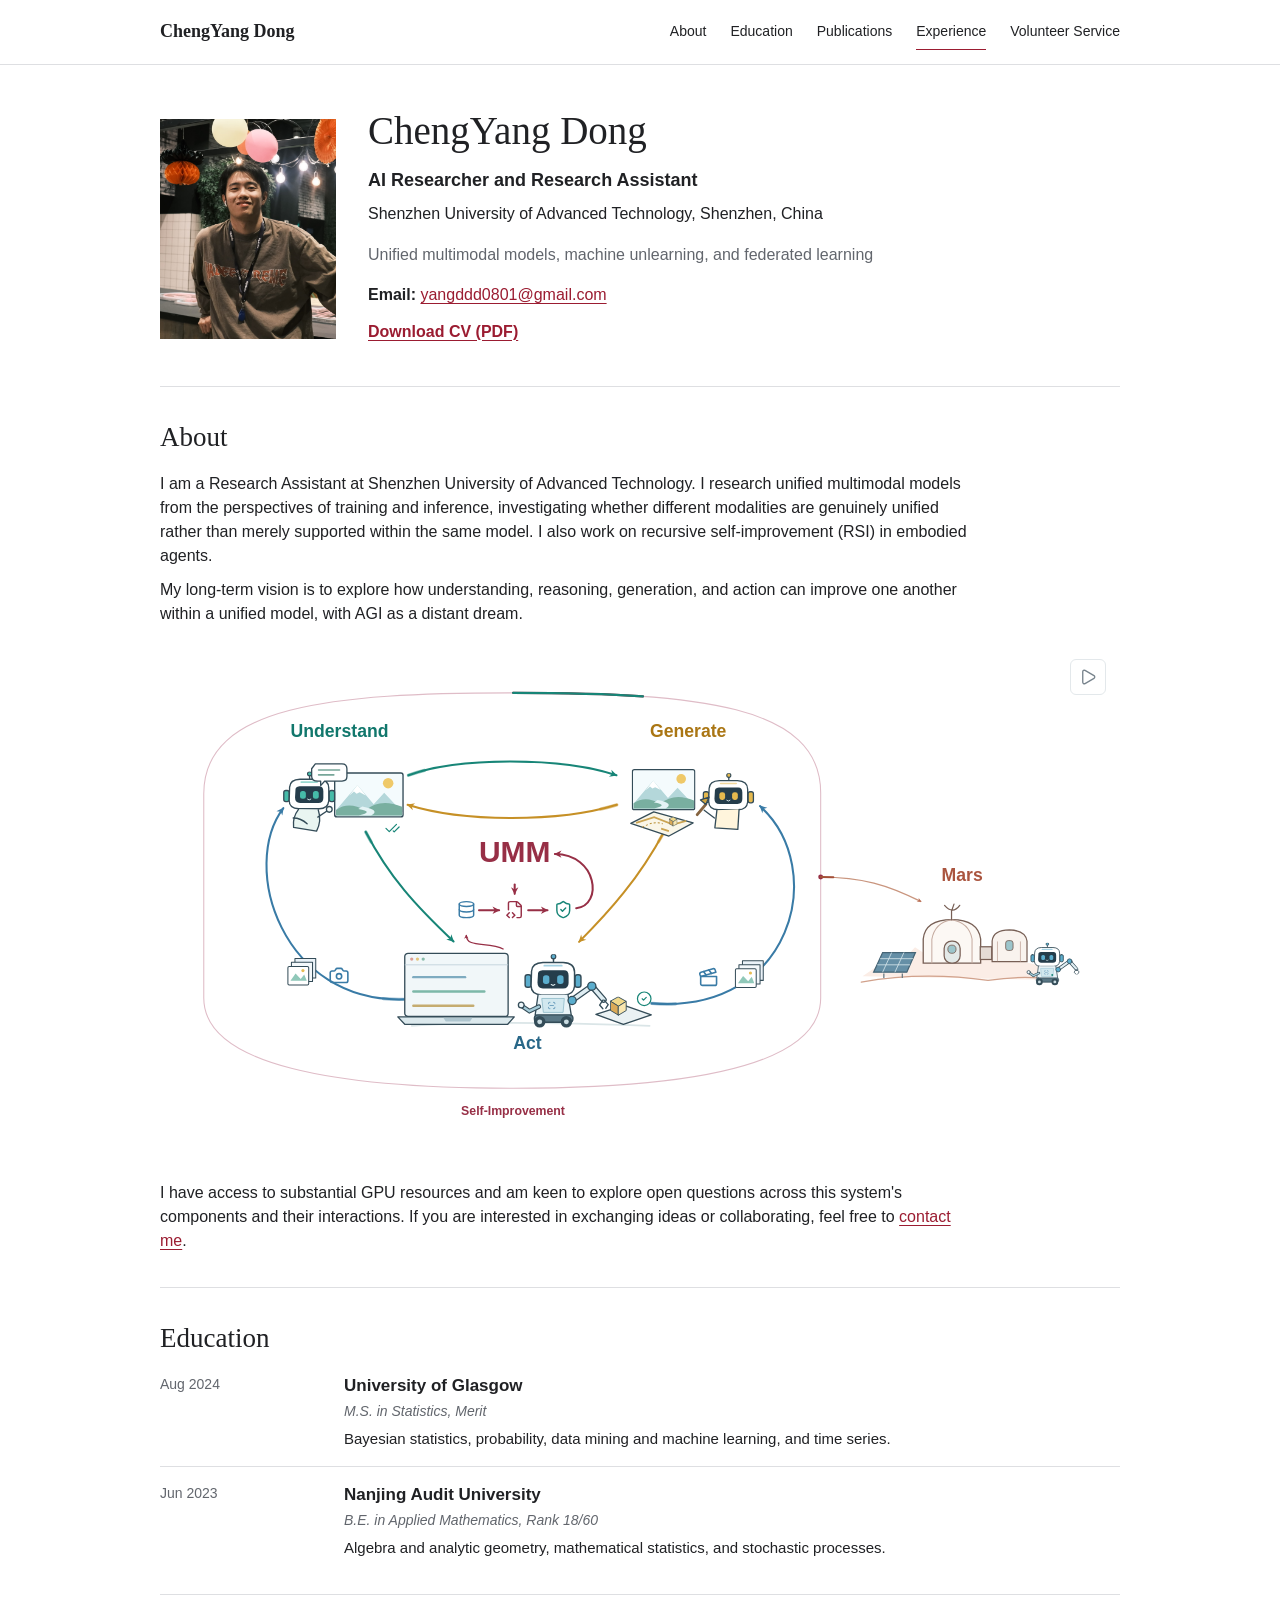
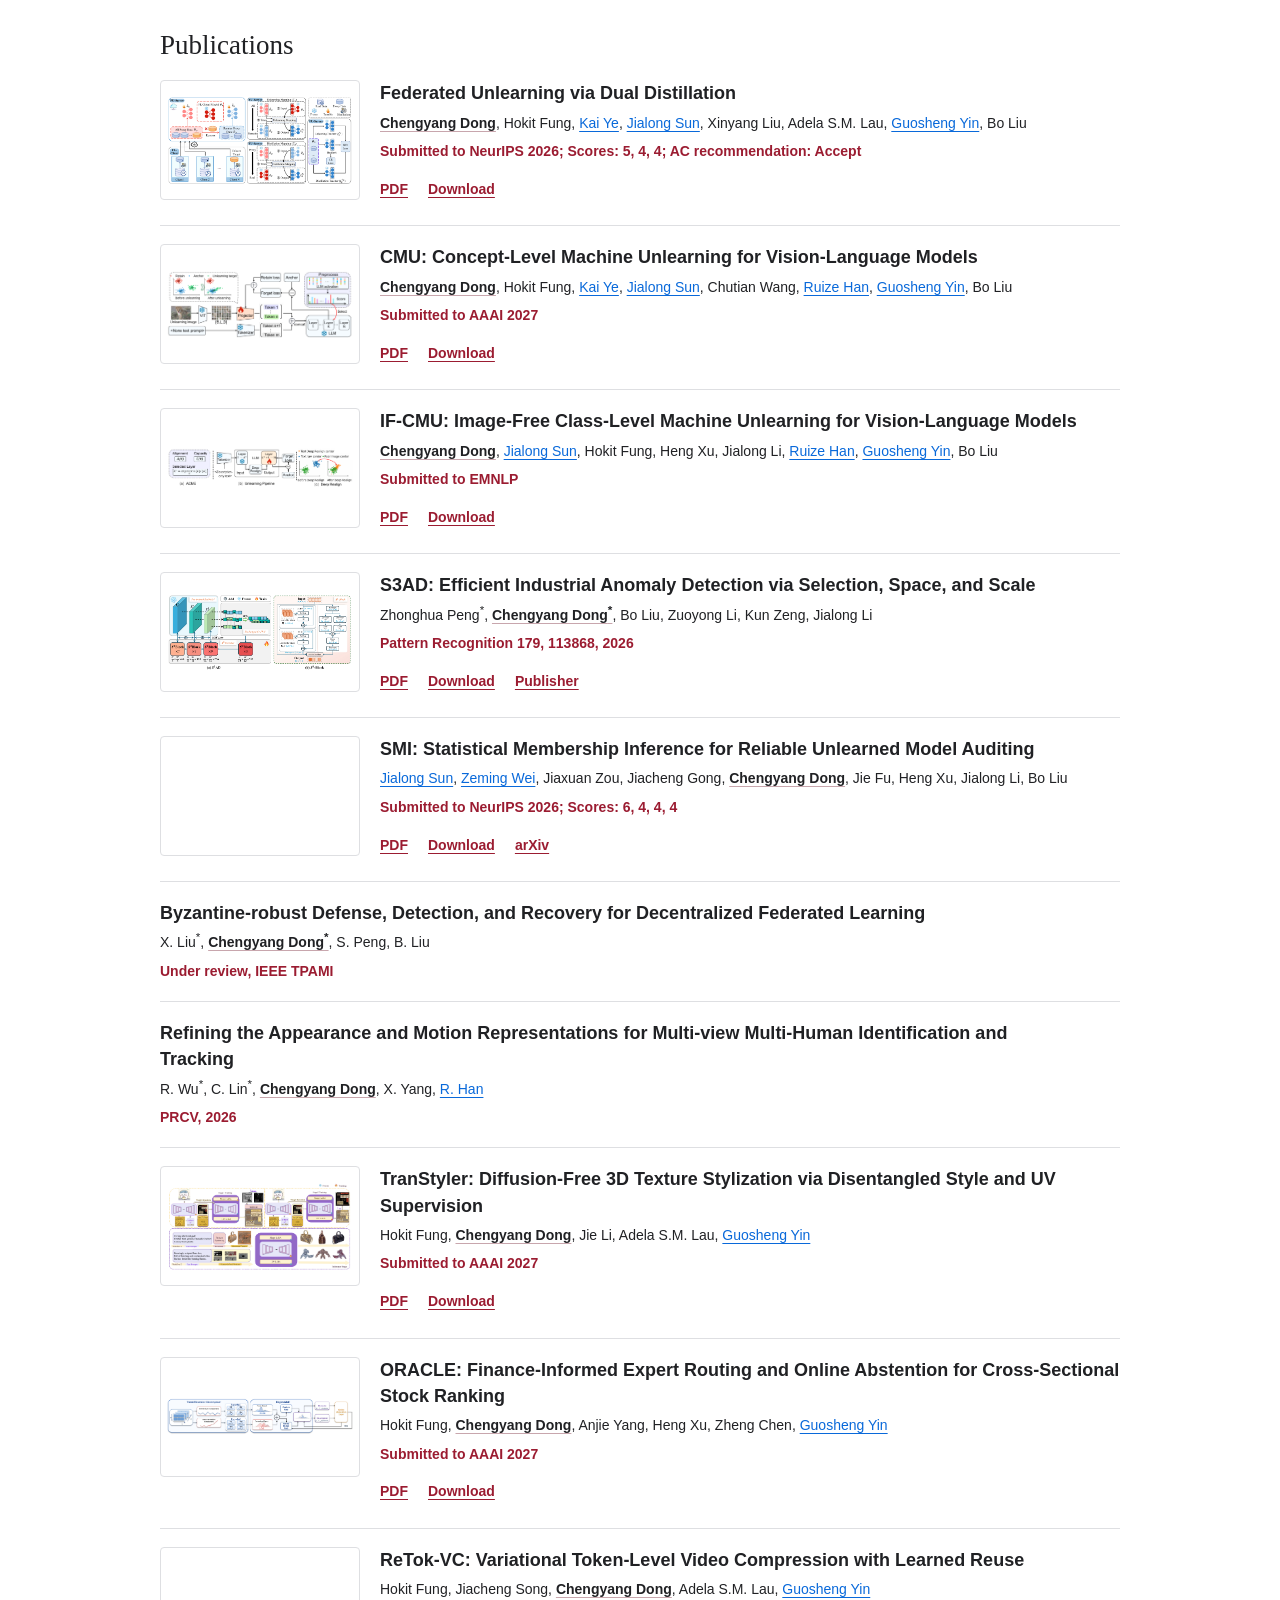
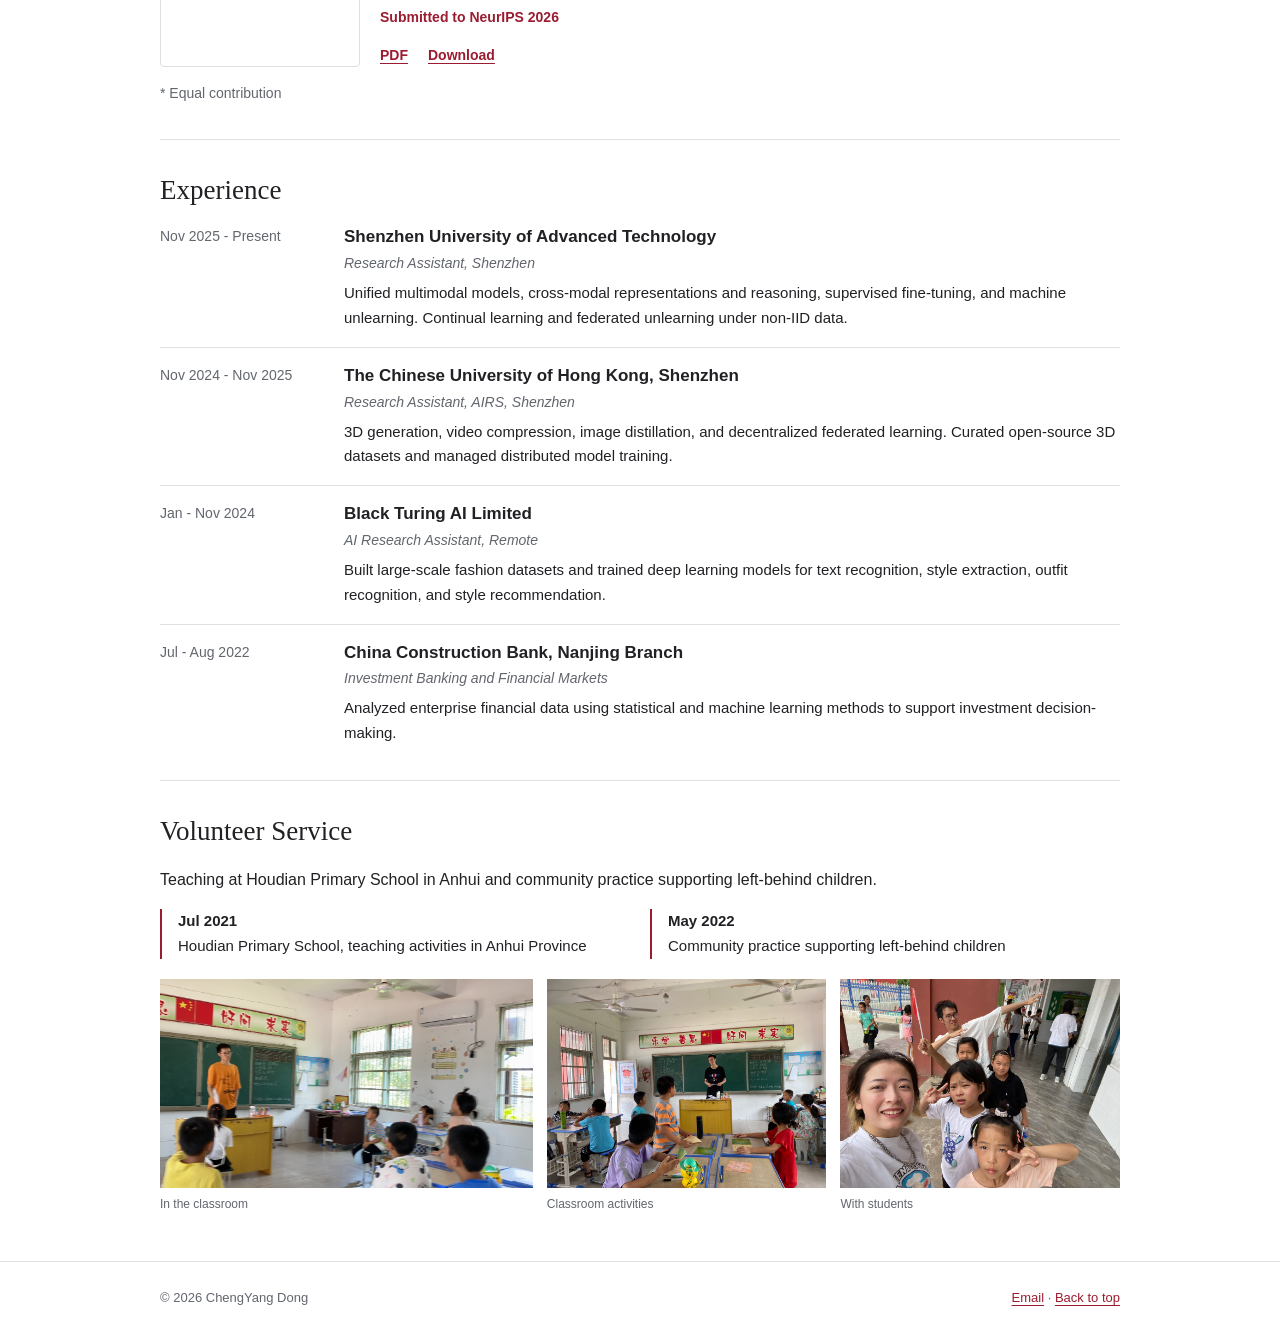
==== index.html @ 33798b0b "Tighten homepage spacing and update author link" ====
<!doctype html>
<html lang="en">
  <head>
    <meta charset="UTF-8" />
    <meta name="viewport" content="width=device-width, initial-scale=1.0" />
    <meta
      name="description"
      content="ChengYang Dong is an AI researcher working on multimodal learning, machine unlearning, and federated learning."
    />
    <meta name="theme-color" content="#ffffff" />
    <title>ChengYang Dong | AI Researcher</title>
    <link rel="stylesheet" href="styles.css?v=20260909-compact-leading" />
    <script src="script.js?v=20260909-lightbox" defer></script>
  </head>
  <body>
    <a class="skip-link" href="#main-content">Skip to content</a>

    <header class="site-header" data-header>
      <div class="container header-inner">
        <a class="site-name" href="#top" aria-label="ChengYang Dong, home">ChengYang Dong</a>

        <button
          class="nav-toggle"
          type="button"
          aria-label="Open navigation"
          aria-controls="site-nav"
          aria-expanded="false"
          data-nav-toggle
        >
          <span aria-hidden="true"></span>
          <span aria-hidden="true"></span>
        </button>

        <nav class="site-nav" id="site-nav" aria-label="Primary navigation" data-nav>
          <a href="#about">About</a>
          <a href="#education">Education</a>
          <a href="#publications">Publications</a>
          <a href="#experience">Experience</a>
          <a href="#teaching">Volunteer Service</a>
        </nav>
      </div>
    </header>

    <main class="container" id="main-content">
      <section class="profile" id="top" aria-labelledby="profile-name">
        <figure class="profile-photo">
          <img
            class="photo-image"
            src="assets/portrait.jpg?v=bc998d0e41f9"
            width="1086"
            height="724"
            fetchpriority="high"
            alt="Portrait of ChengYang Dong"
          />
        </figure>

        <div class="profile-copy">
          <h1 id="profile-name">ChengYang Dong</h1>
          <p class="profile-role">AI Researcher and Research Assistant</p>
          <p>Shenzhen University of Advanced Technology, Shenzhen, China</p>
          <p class="profile-focus">Unified multimodal models, machine unlearning, and federated learning</p>
          <p class="profile-email">
            <strong>Email:</strong>
            <a href="mailto:yangddd0801@gmail.com">yangddd0801@gmail.com</a>
          </p>
          <p class="profile-cv">
            <a href="assets/cv/Resume_ChengyangDong.pdf?v=6da78ea9e9af" download="Resume_ChengyangDong.pdf">Download CV (PDF)</a>
          </p>
        </div>
      </section>

      <section class="section-block" id="about" aria-labelledby="about-title">
        <h2 id="about-title">About</h2>
        <p>
          I am a Research Assistant at Shenzhen University of Advanced Technology.
          I research unified multimodal models from the perspectives of training and
          inference, investigating whether different modalities are genuinely
          unified rather than merely supported within the same model. I also work
          on recursive self-improvement (RSI) in embodied agents.
        </p>
        <p>
          My long-term vision is to explore how understanding, reasoning,
          generation, and action can improve one another within a unified model,
          with AGI as a distant dream.
        </p>
        <figure class="research-vision">
          <iframe
            class="research-vision-frame"
            src="assets/umm-vision.html?v=f01e1242f9a2"
            title="UMM research vision: understanding, generation, action, self-improvement and Mars"
            width="2200"
            height="1240"
            loading="lazy"
            referrerpolicy="no-referrer"
          ></iframe>
        </figure>
        <p>
          I have access to substantial GPU resources and am keen to explore open
          questions across this system's components and their interactions.
          If you are interested in exchanging ideas or collaborating,
          feel free to <a href="mailto:yangddd0801@gmail.com">contact me</a>.
        </p>
      </section>

      <section class="section-block" id="education" aria-labelledby="education-title">
        <h2 id="education-title">Education</h2>

        <div class="entry-list">
          <article class="timeline-entry">
            <p class="entry-date">Aug 2024</p>
            <div>
              <h3>University of Glasgow</h3>
              <p class="entry-role">M.S. in Statistics, Merit</p>
              <p>Bayesian statistics, probability, data mining and machine learning, and time series.</p>
            </div>
          </article>

          <article class="timeline-entry">
            <p class="entry-date">Jun 2023</p>
            <div>
              <h3>Nanjing Audit University</h3>
              <p class="entry-role">B.E. in Applied Mathematics, Rank 18/60</p>
              <p>Algebra and analytic geometry, mathematical statistics, and stochastic processes.</p>
            </div>
          </article>
        </div>
      </section>

      <section class="section-block" id="publications" aria-labelledby="publications-title">
        <h2 id="publications-title">Publications</h2>

        <div class="publication-list">
          <article class="publication-entry" id="federated-unlearning-dual-distillation">
            <figure class="publication-figure">
              <button class="publication-figure-trigger" type="button" data-figure-open aria-haspopup="dialog" aria-controls="figure-dialog" aria-label="View the FU-Dual framework at full size">
                <img class="photo-image" src="assets/papers/figures/federated-unlearning-dual-distillation.png?v=20260909" width="1385" height="660" loading="eager" decoding="async" alt="FU-Dual framework connecting client-side proxy datasets to server-side unlearning and distillation mappings. Figure 1 from the NeurIPS 2026 submission." />
              </button>
            </figure>
            <div class="publication-copy">
              <h3>Federated Unlearning via Dual Distillation</h3>
              <p class="publication-authors"><strong>Chengyang Dong</strong>, Hokit Fung, <a href="https://elvin-yk.github.io/kaiye.github.io/" target="_blank" rel="noopener noreferrer">Kai Ye</a>, <a href="https://chenxing-xuan.github.io/" target="_blank" rel="noopener noreferrer">Jialong Sun</a>, Xinyang Liu, Adela S.M. Lau, <a href="https://saasresearch.hku.hk/~gyin/" target="_blank" rel="noopener noreferrer">Guosheng Yin</a>, Bo Liu</p>
              <p class="publication-status">Submitted to NeurIPS 2026; Scores: 5, 4, 4; AC recommendation: Accept</p>
              <p class="publication-resources">
                <a href="assets/papers/federated-unlearning-dual-distillation.pdf" target="_blank" rel="noreferrer" aria-label="Read Federated Unlearning via Dual Distillation PDF">PDF</a>
                <a href="assets/papers/federated-unlearning-dual-distillation.pdf" download aria-label="Download Federated Unlearning via Dual Distillation PDF">Download</a>
              </p>
            </div>
          </article>

          <article class="publication-entry" id="class-level-unlearning-vlm">
            <figure class="publication-figure">
              <button class="publication-figure-trigger" type="button" data-figure-open aria-haspopup="dialog" aria-controls="figure-dialog" aria-label="View the CMU framework at full size">
                <img class="photo-image" src="assets/papers/figures/concept-level-unlearning-vlm.png?v=20260909" width="1760" height="635" loading="eager" decoding="async" alt="CMU framework: adapter-only unlearning, semantic layer selection, and adaptive-anchor alignment. Figure 3 from the AAAI 2027 submission." />
              </button>
            </figure>
            <div class="publication-copy">
              <h3>CMU: Concept-Level Machine Unlearning for Vision-Language Models</h3>
              <p class="publication-authors"><strong>Chengyang Dong</strong>, Hokit Fung, <a href="https://elvin-yk.github.io/kaiye.github.io/" target="_blank" rel="noopener noreferrer">Kai Ye</a>, <a href="https://chenxing-xuan.github.io/" target="_blank" rel="noopener noreferrer">Jialong Sun</a>, Chutian Wang, <a href="https://ruizehan.cn/" target="_blank" rel="noopener noreferrer">Ruize Han</a>, <a href="https://saasresearch.hku.hk/~gyin/" target="_blank" rel="noopener noreferrer">Guosheng Yin</a>, Bo Liu</p>
              <p class="publication-status">Submitted to AAAI 2027</p>
              <p class="publication-resources">
                <a href="assets/papers/concept-level-unlearning-vlm.pdf" target="_blank" rel="noreferrer" aria-label="Read CMU PDF">PDF</a>
                <a href="assets/papers/concept-level-unlearning-vlm.pdf" download aria-label="Download CMU PDF">Download</a>
              </p>
            </div>
          </article>

          <article class="publication-entry" id="if-cmu">
            <figure class="publication-figure">
              <button class="publication-figure-trigger" type="button" data-figure-open aria-haspopup="dialog" aria-controls="figure-dialog" aria-label="View the IF-CMU framework at full size">
                <img class="photo-image" src="assets/papers/figures/if-cmu.png?v=20260909" width="1850" height="397" loading="eager" decoding="async" alt="IF-CMU framework: ACME layer selection, an image-free unlearning pipeline, and Deep ReAlign. Figure 2 from the manuscript linked by the latest EMNLP record." />
              </button>
            </figure>
            <div class="publication-copy">
              <h3>IF-CMU: Image-Free Class-Level Machine Unlearning for Vision-Language Models</h3>
              <p class="publication-authors"><strong>Chengyang Dong</strong>, <a href="https://chenxing-xuan.github.io/" target="_blank" rel="noopener noreferrer">Jialong Sun</a>, Hokit Fung, Heng Xu, Jialong Li, <a href="https://ruizehan.cn/" target="_blank" rel="noopener noreferrer">Ruize Han</a>, <a href="https://saasresearch.hku.hk/~gyin/" target="_blank" rel="noopener noreferrer">Guosheng Yin</a>, Bo Liu</p>
              <p class="publication-status">Submitted to EMNLP</p>
              <p class="publication-resources">
                <a href="assets/papers/if-cmu.pdf" target="_blank" rel="noreferrer" aria-label="Read IF-CMU PDF">PDF</a>
                <a href="assets/papers/if-cmu.pdf" download aria-label="Download IF-CMU PDF">Download</a>
              </p>
            </div>
          </article>

          <article class="publication-entry" id="s3ad">
            <figure class="publication-figure">
              <button class="publication-figure-trigger" type="button" data-figure-open aria-haspopup="dialog" aria-controls="figure-dialog" aria-label="View S3AD figure at full size">
                <img class="photo-image" src="assets/papers/figures/s3ad.png?v=20260909" width="1450" height="600" loading="eager" decoding="async" alt="S3AD overall architecture and S3-Block detail. Figure 2 from the final Pattern Recognition article." />
              </button>
            </figure>
            <div class="publication-copy">
              <h3>S3AD: Efficient Industrial Anomaly Detection via Selection, Space, and Scale</h3>
              <p class="publication-authors">Zhonghua Peng<sup>*</sup>, <strong>Chengyang Dong<sup>*</sup></strong>, Bo Liu, Zuoyong Li, Kun Zeng, Jialong Li</p>
              <p class="publication-status">Pattern Recognition 179, 113868, 2026</p>
              <p class="publication-resources">
                <a href="assets/papers/s3ad.pdf" target="_blank" rel="noreferrer" aria-label="Read S3AD PDF">PDF</a>
                <a href="assets/papers/s3ad.pdf" download aria-label="Download S3AD PDF">Download</a>
                <a href="https://doi.org/10.1016/j.patcog.2026.113868" target="_blank" rel="noreferrer">Publisher</a>
              </p>
            </div>
          </article>

          <article class="publication-entry" id="statistical-mia">
            <figure class="publication-figure">
              <button class="publication-figure-trigger" type="button" data-figure-open aria-haspopup="dialog" aria-controls="figure-dialog" aria-label="View the SMI overview at full size">
                <img class="photo-image" src="assets/papers/figures/smi.png?v=20260909" width="1400" height="410" loading="eager" decoding="async" alt="Misalignment between membership inference attacks and unlearned-model auditing. Figure 1 from the SMI manuscript." />
              </button>
            </figure>
            <div class="publication-copy">
              <h3>SMI: Statistical Membership Inference for Reliable Unlearned Model Auditing</h3>
              <p class="publication-authors"><a href="https://chenxing-xuan.github.io/" target="_blank" rel="noopener noreferrer">Jialong Sun</a>, <a href="https://weizeming.github.io/" target="_blank" rel="noopener noreferrer">Zeming Wei</a>, Jiaxuan Zou, Jiacheng Gong, <strong>Chengyang Dong</strong>, Jie Fu, Heng Xu, Jialong Li, Bo Liu</p>
              <p class="publication-status">Submitted to NeurIPS 2026; Scores: 6, 4, 4, 4</p>
              <p class="publication-resources">
                <a href="assets/papers/smi.pdf" target="_blank" rel="noreferrer" aria-label="Read SMI PDF">PDF</a>
                <a href="assets/papers/smi.pdf" download aria-label="Download SMI PDF">Download</a>
                <a href="https://arxiv.org/abs/2602.01150" target="_blank" rel="noopener noreferrer">arXiv</a>
              </p>
            </div>
          </article>

          <article class="publication-entry publication-entry--text-only" id="byzantine-robust-dfl">
            <div class="publication-copy">
              <h3>Byzantine-robust Defense, Detection, and Recovery for Decentralized Federated Learning</h3>
              <p class="publication-authors">X. Liu<sup>*</sup>, <strong>Chengyang Dong<sup>*</sup></strong>, S. Peng, B. Liu</p>
              <p class="publication-status">Under review, IEEE TPAMI</p>
            </div>
          </article>

          <article class="publication-entry publication-entry--text-only" id="multiview-human-tracking">
            <div class="publication-copy">
              <h3>Refining the Appearance and Motion Representations for Multi-view Multi-Human Identification and Tracking</h3>
              <p class="publication-authors">R. Wu<sup>*</sup>, C. Lin<sup>*</sup>, <strong>Chengyang Dong</strong>, X. Yang, <a href="https://ruizehan.cn/" target="_blank" rel="noopener noreferrer">R. Han</a></p>
              <p class="publication-status">PRCV, 2026</p>
            </div>
          </article>

          <article class="publication-entry" id="lvstyler">
            <figure class="publication-figure">
              <button class="publication-figure-trigger" type="button" data-figure-open aria-haspopup="dialog" aria-controls="figure-dialog" aria-label="View the TranStyler pipeline at full size">
                <img class="photo-image" src="assets/papers/figures/transtyler.png?v=09883fc6fab6" width="2100" height="1013" loading="eager" decoding="async" alt="TranStyler pipeline showing two training stages and the inference stage. Figure 2 from the AAAI 2027 submission." />
              </button>
            </figure>
            <div class="publication-copy">
              <h3>TranStyler: Diffusion-Free 3D Texture Stylization via Disentangled Style and UV Supervision</h3>
              <p class="publication-authors">Hokit Fung, <strong>Chengyang Dong</strong>, Jie Li, Adela S.M. Lau, <a href="https://saasresearch.hku.hk/~gyin/" target="_blank" rel="noopener noreferrer">Guosheng Yin</a></p>
              <p class="publication-status">Submitted to AAAI 2027</p>
              <p class="publication-resources">
                <a href="assets/papers/transtyler.pdf" target="_blank" rel="noreferrer" aria-label="Read TranStyler PDF">PDF</a>
                <a href="assets/papers/transtyler.pdf" download aria-label="Download TranStyler PDF">Download</a>
              </p>
            </div>
          </article>

          <article class="publication-entry" id="oracle">
            <figure class="publication-figure">
              <button class="publication-figure-trigger" type="button" data-figure-open aria-haspopup="dialog" aria-controls="figure-dialog" aria-label="View the ORACLE pipeline at full size">
                <img class="photo-image" src="assets/papers/figures/oracle.png?v=20260909" width="2084" height="420" loading="eager" decoding="async" alt="ORACLE pipeline connecting trend-reversion decomposition, Bayesian lookback experts, regime routing, and online abstention. Figure 2 from the AAAI 2027 submission." />
              </button>
            </figure>
            <div class="publication-copy">
              <h3>ORACLE: Finance-Informed Expert Routing and Online Abstention for Cross-Sectional Stock Ranking</h3>
              <p class="publication-authors">Hokit Fung, <strong>Chengyang Dong</strong>, Anjie Yang, Heng Xu, Zheng Chen, <a href="https://saasresearch.hku.hk/~gyin/" target="_blank" rel="noopener noreferrer">Guosheng Yin</a></p>
              <p class="publication-status">Submitted to AAAI 2027</p>
              <p class="publication-resources">
                <a href="assets/papers/oracle.pdf" target="_blank" rel="noreferrer" aria-label="Read ORACLE PDF">PDF</a>
                <a href="assets/papers/oracle.pdf" download aria-label="Download ORACLE PDF">Download</a>
              </p>
            </div>
          </article>

          <article class="publication-entry" id="dualsparse-vc">
            <figure class="publication-figure">
              <button class="publication-figure-trigger" type="button" data-figure-open aria-haspopup="dialog" aria-controls="figure-dialog" aria-label="View the ReTok-VC pipeline at full size">
                <img class="photo-image" src="assets/papers/figures/retok-vc.png?v=20260909" width="1385" height="780" loading="eager" decoding="async" alt="ReTok-VC pipeline with token reuse decisions, residual quantization, and conditional entropy coding. Figure 1 from the NeurIPS 2026 submission." />
              </button>
            </figure>
            <div class="publication-copy">
              <h3>ReTok-VC: Variational Token-Level Video Compression with Learned Reuse</h3>
              <p class="publication-authors">Hokit Fung, Jiacheng Song, <strong>Chengyang Dong</strong>, Adela S.M. Lau, <a href="https://saasresearch.hku.hk/~gyin/" target="_blank" rel="noopener noreferrer">Guosheng Yin</a></p>
              <p class="publication-status">Submitted to NeurIPS 2026</p>
              <p class="publication-resources">
                <a href="assets/papers/retok-vc.pdf" target="_blank" rel="noreferrer" aria-label="Read ReTok-VC PDF">PDF</a>
                <a href="assets/papers/retok-vc.pdf" download aria-label="Download ReTok-VC PDF">Download</a>
              </p>
            </div>
          </article>
        </div>
        <p class="equal-note">* Equal contribution</p>
      </section>

      <section class="section-block" id="experience" aria-labelledby="experience-title">
        <h2 id="experience-title">Experience</h2>

        <div class="entry-list">
          <article class="timeline-entry">
            <p class="entry-date">Nov 2025 - Present</p>
            <div>
              <h3>Shenzhen University of Advanced Technology</h3>
              <p class="entry-role">Research Assistant, Shenzhen</p>
              <p>Unified multimodal models, cross-modal representations and reasoning, supervised fine-tuning, and machine unlearning. Continual learning and federated unlearning under non-IID data.</p>
            </div>
          </article>

          <article class="timeline-entry">
            <p class="entry-date">Nov 2024 - Nov 2025</p>
            <div>
              <h3>The Chinese University of Hong Kong, Shenzhen</h3>
              <p class="entry-role">Research Assistant, AIRS, Shenzhen</p>
              <p>3D generation, video compression, image distillation, and decentralized federated learning. Curated open-source 3D datasets and managed distributed model training.</p>
            </div>
          </article>

          <article class="timeline-entry">
            <p class="entry-date">Jan - Nov 2024</p>
            <div>
              <h3>Black Turing AI Limited</h3>
              <p class="entry-role">AI Research Assistant, Remote</p>
              <p>Built large-scale fashion datasets and trained deep learning models for text recognition, style extraction, outfit recognition, and style recommendation.</p>
            </div>
          </article>

          <article class="timeline-entry">
            <p class="entry-date">Jul - Aug 2022</p>
            <div>
              <h3>China Construction Bank, Nanjing Branch</h3>
              <p class="entry-role">Investment Banking and Financial Markets</p>
              <p>Analyzed enterprise financial data using statistical and machine learning methods to support investment decision-making.</p>
            </div>
          </article>
        </div>
      </section>

      <section class="section-block" id="teaching" aria-labelledby="teaching-title">
        <h2 id="teaching-title">Volunteer Service</h2>
        <p>Teaching at Houdian Primary School in Anhui and community practice supporting left-behind children.</p>

        <div class="teaching-events">
          <p><strong>Jul 2021</strong><br />Houdian Primary School, teaching activities in Anhui Province</p>
          <p><strong>May 2022</strong><br />Community practice supporting left-behind children</p>
        </div>

        <div class="teaching-gallery" aria-label="Volunteer service photo gallery">
          <figure class="gallery-slot gallery-slot-wide">
            <img
              class="photo-image"
              src="assets/teaching-01.jpg?v=535d46a627ad"
              width="1182"
              height="665"
              loading="lazy"
              decoding="async"
              alt="A volunteer leading a lesson while students participate in the classroom"
            />
            <figcaption>In the classroom</figcaption>
          </figure>

          <figure class="gallery-slot">
            <img
              class="photo-image"
              src="assets/teaching-02.jpg?v=df152f6e46e4"
              width="1024"
              height="768"
              loading="lazy"
              decoding="async"
              alt="A volunteer and students taking part in a classroom activity"
            />
            <figcaption>Classroom activities</figcaption>
          </figure>

          <figure class="gallery-slot">
            <img
              class="photo-image"
              src="assets/teaching-03.jpg?v=7ce1f782045d"
              width="1024"
              height="768"
              loading="lazy"
              decoding="async"
              alt="Volunteers and students posing together outside a classroom"
            />
            <figcaption>With students</figcaption>
          </figure>
        </div>
      </section>

    </main>

    <dialog class="figure-dialog" id="figure-dialog" aria-labelledby="figure-dialog-title">
      <div class="figure-dialog-header">
        <h2 id="figure-dialog-title"></h2>
        <form method="dialog">
          <button class="figure-dialog-close" type="submit" aria-label="Close figure" title="Close figure" autofocus>
            <span aria-hidden="true">&times;</span>
          </button>
        </form>
      </div>
      <img class="figure-dialog-image" data-figure-large alt="" />
    </dialog>

    <footer class="site-footer">
      <div class="container footer-inner">
        <p>&copy; <span data-year>2026</span> ChengYang Dong</p>
        <p><a href="mailto:yangddd0801@gmail.com">Email</a> <span aria-hidden="true">&middot;</span> <a href="#top">Back to top</a></p>
      </div>
    </footer>
  </body>
</html>
---- styles.css ----
:root {
  --background: #ffffff;
  --surface: #f5f6f7;
  --text: #202124;
  --muted: #62666d;
  --line: #dedfe2;
  --accent: #9b1c31;
  --accent-dark: #741425;
  --page-width: 960px;
  --gutter: 24px;
  --header-height: 64px;
  --serif: Georgia, "Times New Roman", serif;
  --sans: Arial, Helvetica, sans-serif;
}

* {
  box-sizing: border-box;
}

html {
  scroll-behavior: smooth;
  scroll-padding-top: calc(var(--header-height) + 18px);
}

body {
  margin: 0;
  overflow-x: hidden;
  background: var(--background);
  color: var(--text);
  font-family: var(--sans);
  font-size: 16px;
  line-height: 1.65;
  -webkit-font-smoothing: antialiased;
}

a {
  color: var(--accent);
  text-decoration-thickness: 1px;
  text-underline-offset: 3px;
}

a:hover {
  color: var(--accent-dark);
}

a:focus-visible,
button:focus-visible {
  outline: 3px solid var(--accent);
  outline-offset: 3px;
}

button,
a {
  -webkit-tap-highlight-color: transparent;
}

img {
  display: block;
  max-width: 100%;
}

h1,
h2,
h3,
p,
figure,
ul {
  margin: 0;
}

ul {
  padding: 0;
  list-style: none;
}

[hidden] {
  display: none !important;
}

.container {
  width: min(var(--page-width), calc(100% - (2 * var(--gutter))));
  margin-right: auto;
  margin-left: auto;
}

.skip-link {
  position: fixed;
  z-index: 1000;
  top: 10px;
  left: 10px;
  transform: translateY(-160%);
  padding: 8px 12px;
  background: var(--text);
  color: #ffffff;
}

.skip-link:focus {
  transform: translateY(0);
}

.site-header {
  position: sticky;
  z-index: 100;
  top: 0;
  border-bottom: 1px solid var(--line);
  background: rgba(255, 255, 255, 0.96);
}

.site-header.is-scrolled {
  box-shadow: 0 2px 10px rgba(32, 33, 36, 0.06);
}

.header-inner {
  position: relative;
  display: flex;
  min-height: var(--header-height);
  align-items: center;
  justify-content: space-between;
  gap: 28px;
}

.site-name {
  color: var(--text);
  font-family: var(--serif);
  font-size: 18px;
  font-weight: 700;
  text-decoration: none;
  white-space: nowrap;
}

.site-nav {
  display: flex;
  align-items: center;
  gap: 24px;
}

.site-nav a {
  position: relative;
  color: var(--text);
  font-size: 14px;
  text-decoration: none;
}

.site-nav a::after {
  position: absolute;
  right: 0;
  bottom: -6px;
  left: 0;
  height: 1px;
  transform: scaleX(0);
  transform-origin: left;
  background: var(--accent);
  content: "";
  transition: transform 150ms ease;
}

.site-nav a:hover::after,
.site-nav a.is-active::after {
  transform: scaleX(1);
}

.nav-toggle {
  display: none;
  width: 40px;
  height: 40px;
  padding: 0;
  border: 0;
  background: transparent;
  color: var(--text);
  cursor: pointer;
}

.nav-toggle span {
  display: block;
  width: 20px;
  height: 2px;
  margin: 5px auto;
  background: currentColor;
  transition: transform 150ms ease;
}

.profile {
  display: grid;
  grid-template-columns: 176px minmax(0, 1fr);
  gap: 32px;
  align-items: center;
  padding: 44px 0 36px;
}

.profile-photo,
.profile-photo .photo-image,
.profile-photo .photo-placeholder {
  width: 176px;
  aspect-ratio: 4 / 5;
}

.photo-image {
  width: 100%;
  height: 100%;
  object-fit: cover;
}

.profile-photo .photo-image {
  object-position: 46% center;
}

.photo-placeholder {
  display: grid;
  place-items: center;
  border: 1px dashed #bfc2c7;
  background: var(--surface);
  color: var(--muted);
  font-size: 12px;
}

.profile-placeholder {
  border-style: solid;
}

.profile-placeholder span {
  font-family: var(--serif);
  font-size: 40px;
  color: #8a8d92;
}

.profile h1 {
  font-family: var(--serif);
  font-size: 39px;
  font-weight: 400;
  line-height: 1.15;
  letter-spacing: 0;
}

.profile-copy > p {
  margin-top: 5px;
}

.profile-role {
  margin-top: 12px !important;
  font-size: 18px;
  font-weight: 700;
}

.profile-focus {
  max-width: 650px;
  margin-top: 15px !important;
  color: var(--muted);
}

.profile-email {
  margin-top: 14px !important;
}

.profile-email a {
  overflow-wrap: anywhere;
}

.profile-cv a {
  display: inline-flex;
  align-items: center;
  min-height: 36px;
  font-weight: 600;
}

.section-block {
  padding: 34px 0;
  border-top: 1px solid var(--line);
}

.section-block > h2 {
  margin-bottom: 18px;
  font-family: var(--serif);
  font-size: 27px;
  font-weight: 400;
  line-height: 1.25;
  letter-spacing: 0;
}

.section-block > p {
  max-width: 820px;
}

#about > p,
#education .timeline-entry {
  line-height: 1.5;
}

.section-block > p + p {
  margin-top: 10px;
}

.research-vision {
  container-type: inline-size;
  margin: 18px 0;
}

.research-vision-frame {
  display: block;
  width: 100%;
  height: auto;
  aspect-ratio: 1.85;
  border: 0;
  background: #ffffff;
}

@container (max-width: 700px) {
  .research-vision-frame {
    aspect-ratio: auto;
    /* Reserve the stacked system and Mars scenes without an inner scrollbar. */
    height: calc(70cqw + 266px);
  }
}

.publication-entry {
  display: grid;
  grid-template-columns: 200px minmax(0, 1fr);
  align-items: start;
  gap: 20px;
  padding: 18px 0;
  border-top: 1px solid var(--line);
}

.publication-entry:first-child {
  padding-top: 0;
  border-top: 0;
}

.publication-entry:last-child {
  padding-bottom: 0;
}

.publication-entry--text-only {
  grid-template-columns: minmax(0, 1fr);
}

.publication-entry h3 {
  max-width: 850px;
  font-size: 18px;
  font-weight: 700;
  line-height: 1.45;
}

.publication-copy {
  min-width: 0;
  overflow-wrap: anywhere;
}

.publication-figure {
  position: relative;
  width: 100%;
  max-width: 200px;
  min-width: 0;
  aspect-ratio: 5 / 3;
  overflow: hidden;
  border: 1px solid var(--line);
  border-radius: 4px;
  background: #ffffff;
}

.publication-figure .photo-image {
  width: 100%;
  height: 100%;
  min-width: 0;
  min-height: 0;
  object-fit: contain;
}

.publication-figure-trigger {
  position: absolute;
  inset: 6px;
  min-width: 0;
  min-height: 0;
  padding: 0;
  border: 0;
  background: transparent;
  cursor: zoom-in;
}

body.figure-open {
  overflow: hidden;
}

.figure-dialog {
  width: min(1400px, calc(100vw - 32px));
  max-width: none;
  max-height: calc(100dvh - 32px);
  margin: auto;
  padding: 20px;
  border: 0;
  border-radius: 6px;
  background: #ffffff;
  color: var(--text);
  overscroll-behavior: contain;
}

.figure-dialog::backdrop {
  background: rgb(0 0 0 / 72%);
}

.figure-dialog-header {
  display: grid;
  grid-template-columns: minmax(0, 1fr) 40px;
  align-items: start;
  gap: 16px;
  margin-bottom: 16px;
}

.figure-dialog-header h2 {
  align-self: center;
  margin: 0;
  font-size: 16px;
  line-height: 1.5;
  overflow-wrap: anywhere;
}

.figure-dialog-close {
  display: grid;
  place-items: center;
  width: 40px;
  height: 40px;
  padding: 0;
  border: 1px solid var(--line);
  border-radius: 4px;
  background: #ffffff;
  color: var(--text);
  font: 28px/1 var(--sans);
  cursor: pointer;
}

.figure-dialog-close:hover {
  background: var(--surface);
}

.figure-dialog-image {
  width: 100%;
  height: auto;
  max-height: calc(100dvh - 144px);
  object-fit: contain;
}

.publication-authors,
.publication-status,
.publication-resources {
  margin-top: 5px;
}

.publication-authors {
  font-size: 14px;
  line-height: 1.7;
}

.publication-authors a {
  color: #0969da;
}

.publication-authors a:hover,
.publication-authors a:focus-visible {
  color: #0550ae;
}

.publication-authors strong {
  color: var(--text);
  text-decoration: underline;
  text-decoration-color: #c8a6ad;
  text-underline-offset: 3px;
}

.publication-authors sup {
  line-height: 0;
}

.equal-note {
  margin-top: 8px;
  color: var(--muted);
  font-size: 14px;
}

.publication-status {
  color: var(--accent);
  font-size: 14px;
  font-weight: 600;
}

.publication-resources {
  display: flex;
  flex-wrap: wrap;
  align-items: center;
  gap: 4px 20px;
  font-size: 14px;
  margin-top: 8px;
}

.publication-resources a {
  display: inline-flex;
  min-height: 36px;
  align-items: center;
  gap: 6px;
  font-weight: 600;
}

.timeline-entry {
  display: grid;
  grid-template-columns: 160px minmax(0, 1fr);
  gap: 24px;
  padding: 16px 0;
  border-top: 1px solid var(--line);
}

.timeline-entry:first-child {
  padding-top: 0;
  border-top: 0;
}

.timeline-entry:last-child {
  padding-bottom: 0;
}

.entry-date {
  color: var(--muted);
  font-size: 14px;
  white-space: nowrap;
}

.timeline-entry h3 {
  font-size: 17px;
  line-height: 1.4;
}

.entry-role {
  margin-top: 3px;
  color: var(--muted);
  font-size: 14px;
  font-style: italic;
}

.timeline-entry div > p:last-child {
  margin-top: 6px;
  font-size: 15px;
}

.timeline-entry div > .entry-role:last-child {
  margin-top: 3px;
  font-size: 14px;
}

.teaching-events {
  display: grid;
  grid-template-columns: 1fr 1fr;
  gap: 20px;
  margin-top: 16px;
}

.teaching-events p {
  padding-left: 16px;
  border-left: 2px solid var(--accent);
  font-size: 15px;
}

.teaching-gallery {
  display: grid;
  grid-template-columns: 4fr 3fr 3fr;
  gap: 14px;
  margin-top: 20px;
}

.gallery-slot {
  min-width: 0;
}

.gallery-slot .photo-image {
  width: 100%;
  height: auto;
  aspect-ratio: auto;
}

.gallery-slot figcaption {
  margin-top: 7px;
  color: var(--muted);
  font-size: 12px;
}

.site-footer {
  margin-top: 12px;
  border-top: 1px solid var(--line);
  color: var(--muted);
  font-size: 13px;
}

.footer-inner {
  display: flex;
  min-height: 72px;
  align-items: center;
  justify-content: space-between;
  gap: 24px;
}

@media (max-width: 760px) {
  :root {
    --gutter: 19px;
    --header-height: 58px;
  }

  .header-inner {
    gap: 12px;
  }

  .js .nav-toggle {
    display: block;
  }

  .js .nav-open .nav-toggle span:first-child {
    transform: translateY(3.5px) rotate(45deg);
  }

  .js .nav-open .nav-toggle span:last-child {
    transform: translateY(-3.5px) rotate(-45deg);
  }

  .js .site-nav {
    position: absolute;
    top: calc(100% + 1px);
    right: 0;
    left: 0;
    display: none;
    align-items: stretch;
    flex-direction: column;
    gap: 0;
    padding: 8px 18px 14px;
    border-bottom: 1px solid var(--line);
    background: var(--background);
    box-shadow: 0 8px 18px rgba(32, 33, 36, 0.08);
  }

  .js .site-nav.is-open {
    display: flex;
  }

  .js .site-nav a {
    padding: 10px 0;
    border-bottom: 1px solid var(--line);
  }

  .js .site-nav a:last-child {
    border-bottom: 0;
  }

  .js .site-nav a::after {
    display: none;
  }

  html:not(.js) .header-inner {
    flex-wrap: wrap;
    padding: 10px 0;
  }

  html:not(.js) .site-nav {
    width: 100%;
    flex-wrap: wrap;
    gap: 8px 18px;
    padding-top: 9px;
    border-top: 1px solid var(--line);
  }

  .profile {
    grid-template-columns: 116px minmax(0, 1fr);
    gap: 20px;
    padding: 32px 0 28px;
  }

  .profile-photo,
  .profile-photo .photo-image,
  .profile-photo .photo-placeholder {
    width: 116px;
  }

  .profile-placeholder span {
    font-size: 30px;
  }

  .profile h1 {
    font-size: 30px;
  }

  .profile-role {
    font-size: 16px;
  }

  .profile-copy > p {
    font-size: 14px;
    line-height: 1.5;
  }

  .section-block {
    padding: 28px 0;
  }

  .section-block > h2 {
    margin-bottom: 16px;
    font-size: 24px;
  }

  .timeline-entry {
    grid-template-columns: 1fr;
    gap: 5px;
    padding: 14px 0;
  }

  .publication-entry {
    grid-template-columns: 1fr;
    gap: 12px;
    padding: 20px 0;
  }

  .publication-figure {
    width: min(100%, 200px);
    aspect-ratio: 5 / 3;
  }

  .entry-date {
    white-space: normal;
  }

  .teaching-events {
    grid-template-columns: 1fr;
    gap: 16px;
  }

  .teaching-gallery {
    grid-template-columns: 1fr 1fr;
    gap: 18px 10px;
  }

  .gallery-slot-wide {
    grid-column: 1 / -1;
  }

  .footer-inner {
    min-height: 80px;
    align-items: flex-start;
    justify-content: center;
    flex-direction: column;
    gap: 5px;
  }
}

@media (max-width: 440px) {
  .profile {
    grid-template-columns: 92px minmax(0, 1fr);
    gap: 18px;
  }

  .profile-photo,
  .profile-photo .photo-image,
  .profile-photo .photo-placeholder {
    width: 92px;
  }

  .profile h1 {
    font-size: 27px;
  }

  .profile-focus {
    margin-top: 10px !important;
  }

  .publication-entry h3 {
    font-size: 16px;
  }
}

@media (prefers-reduced-motion: reduce) {
  html {
    scroll-behavior: auto;
  }

  *,
  *::before,
  *::after {
    transition-duration: 0.01ms !important;
  }
}
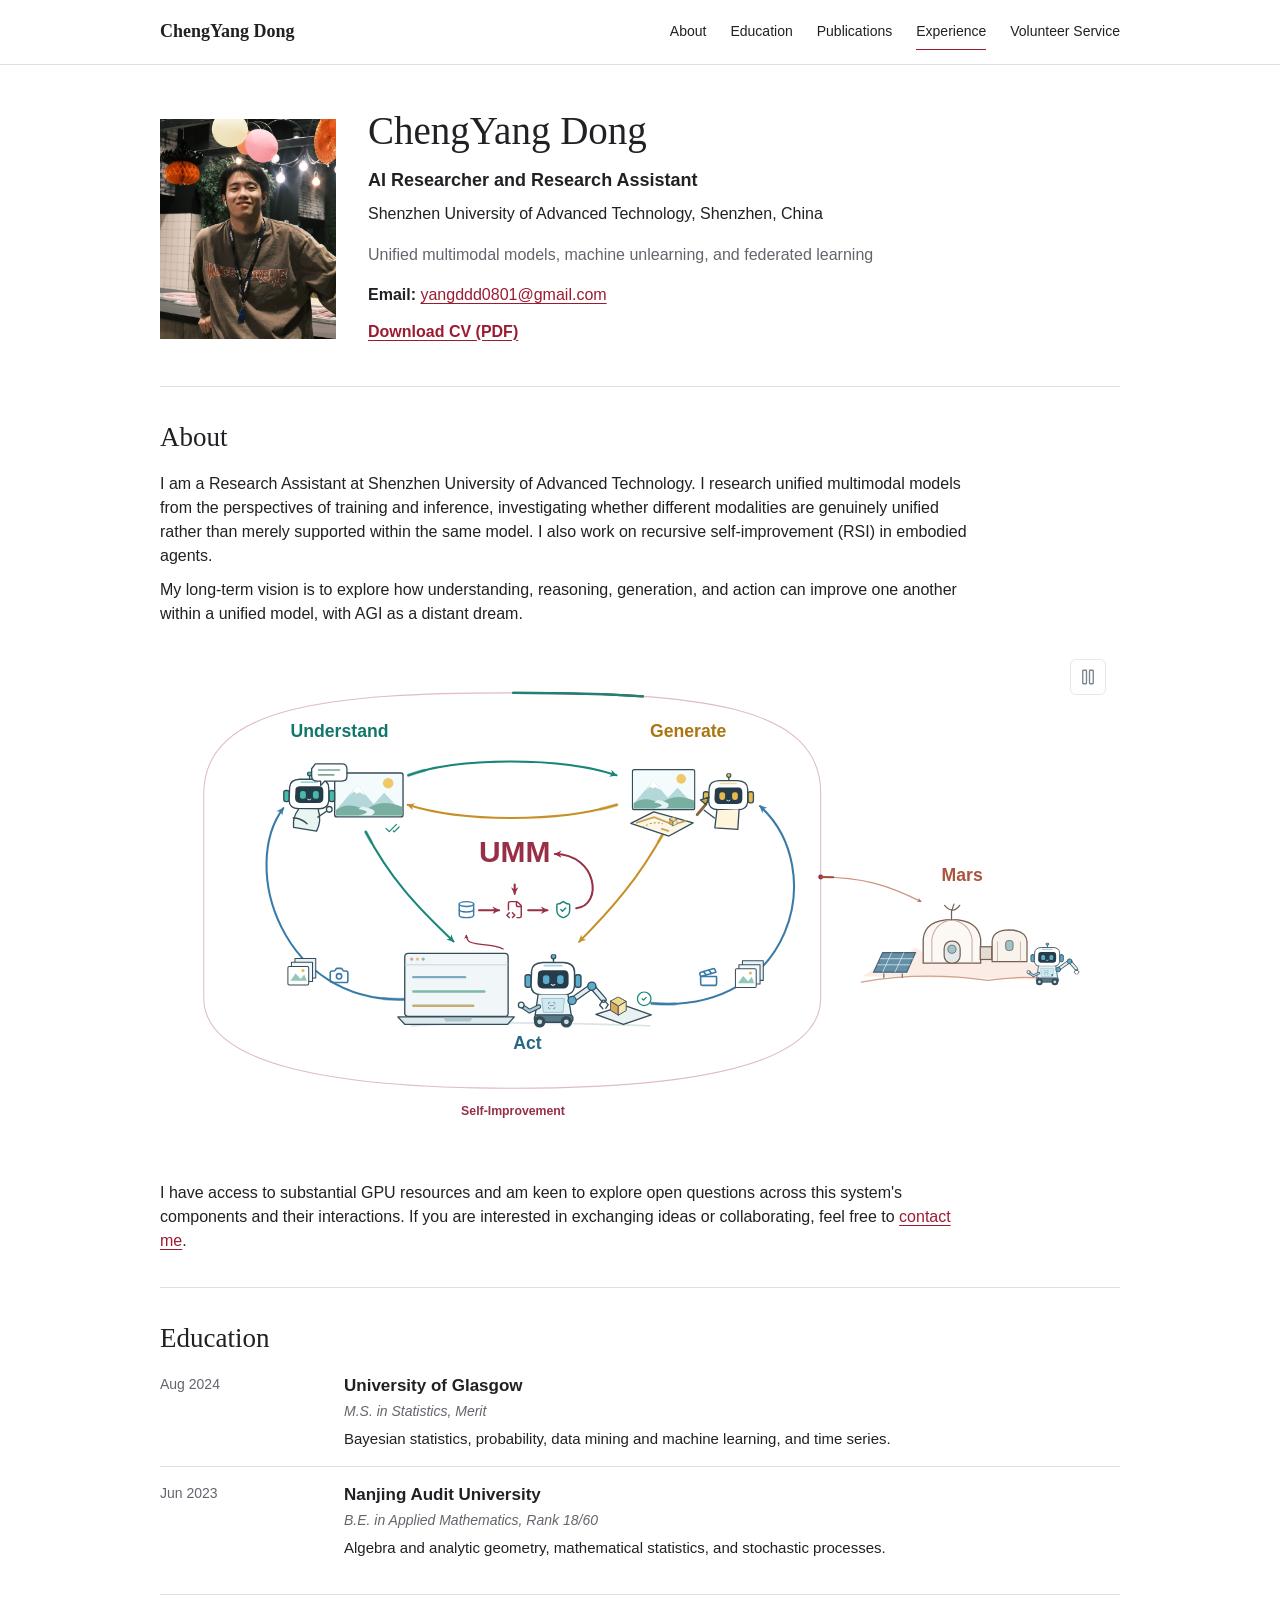
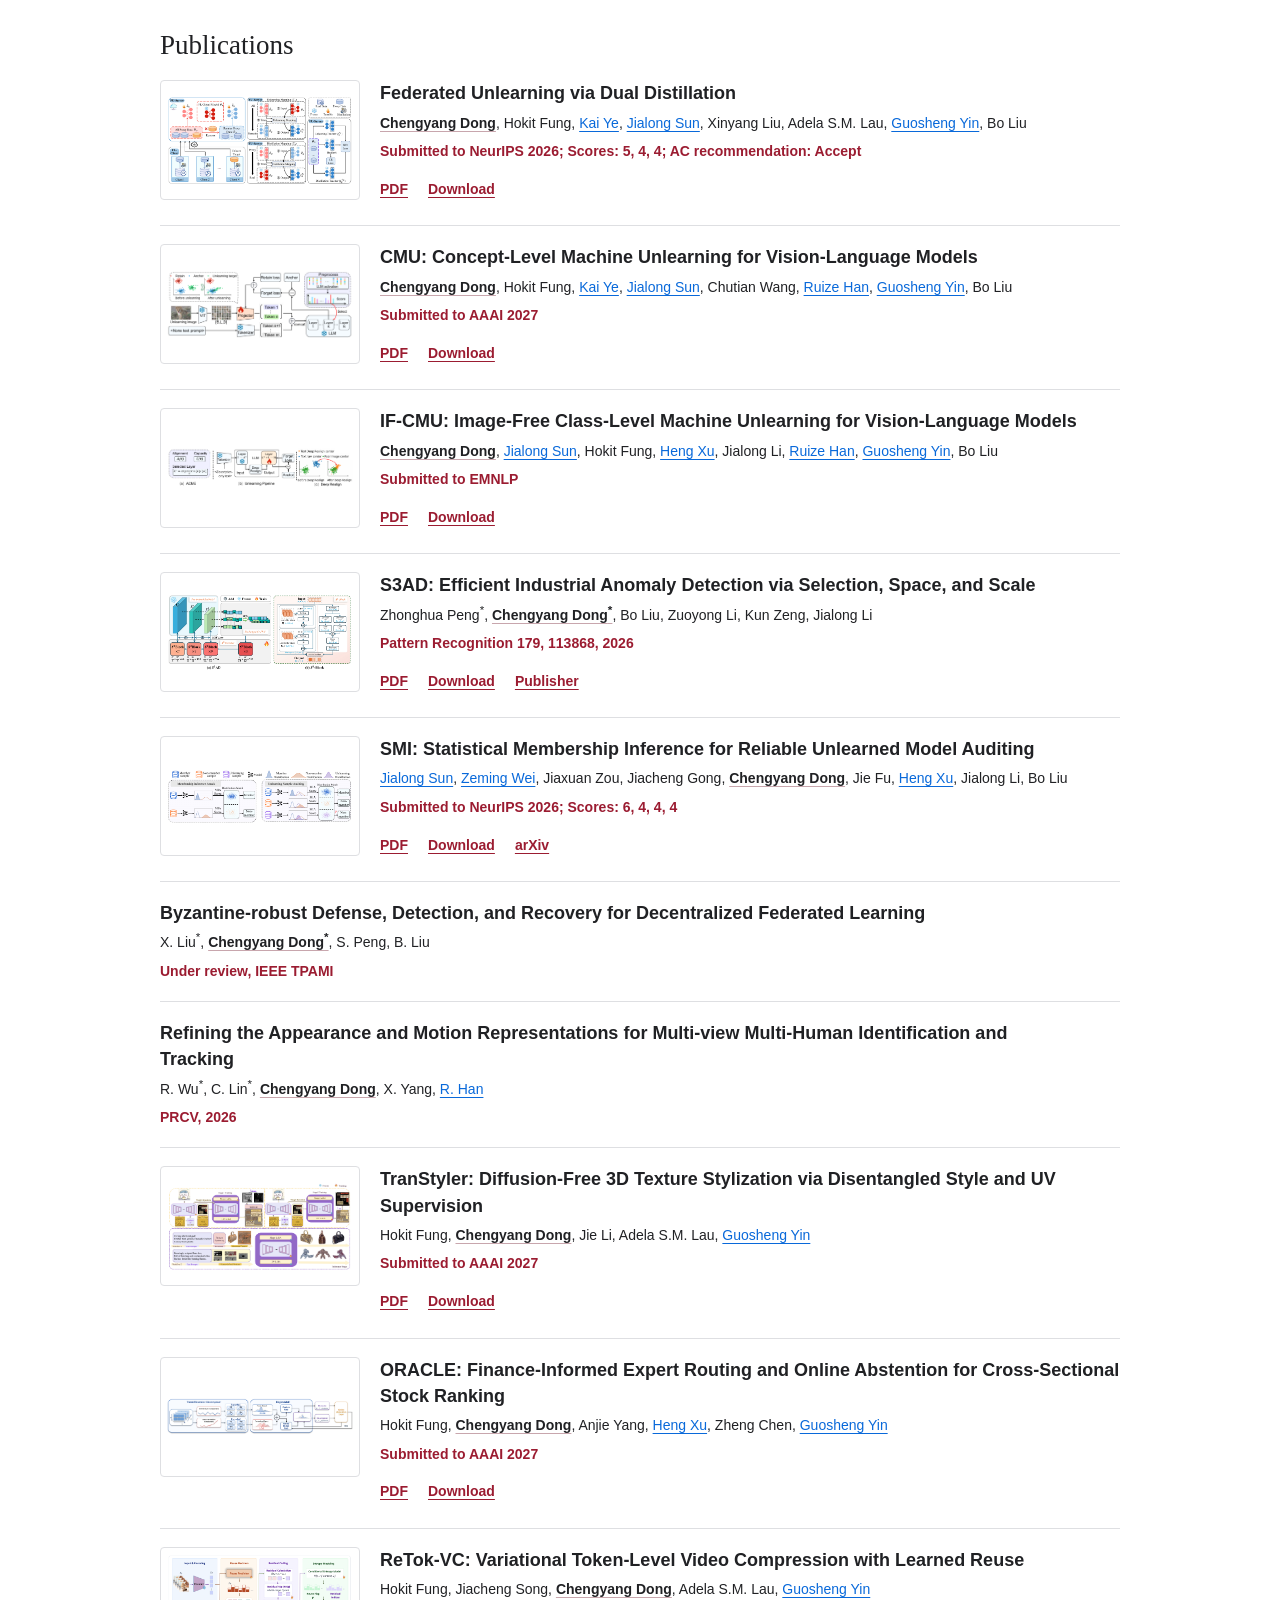
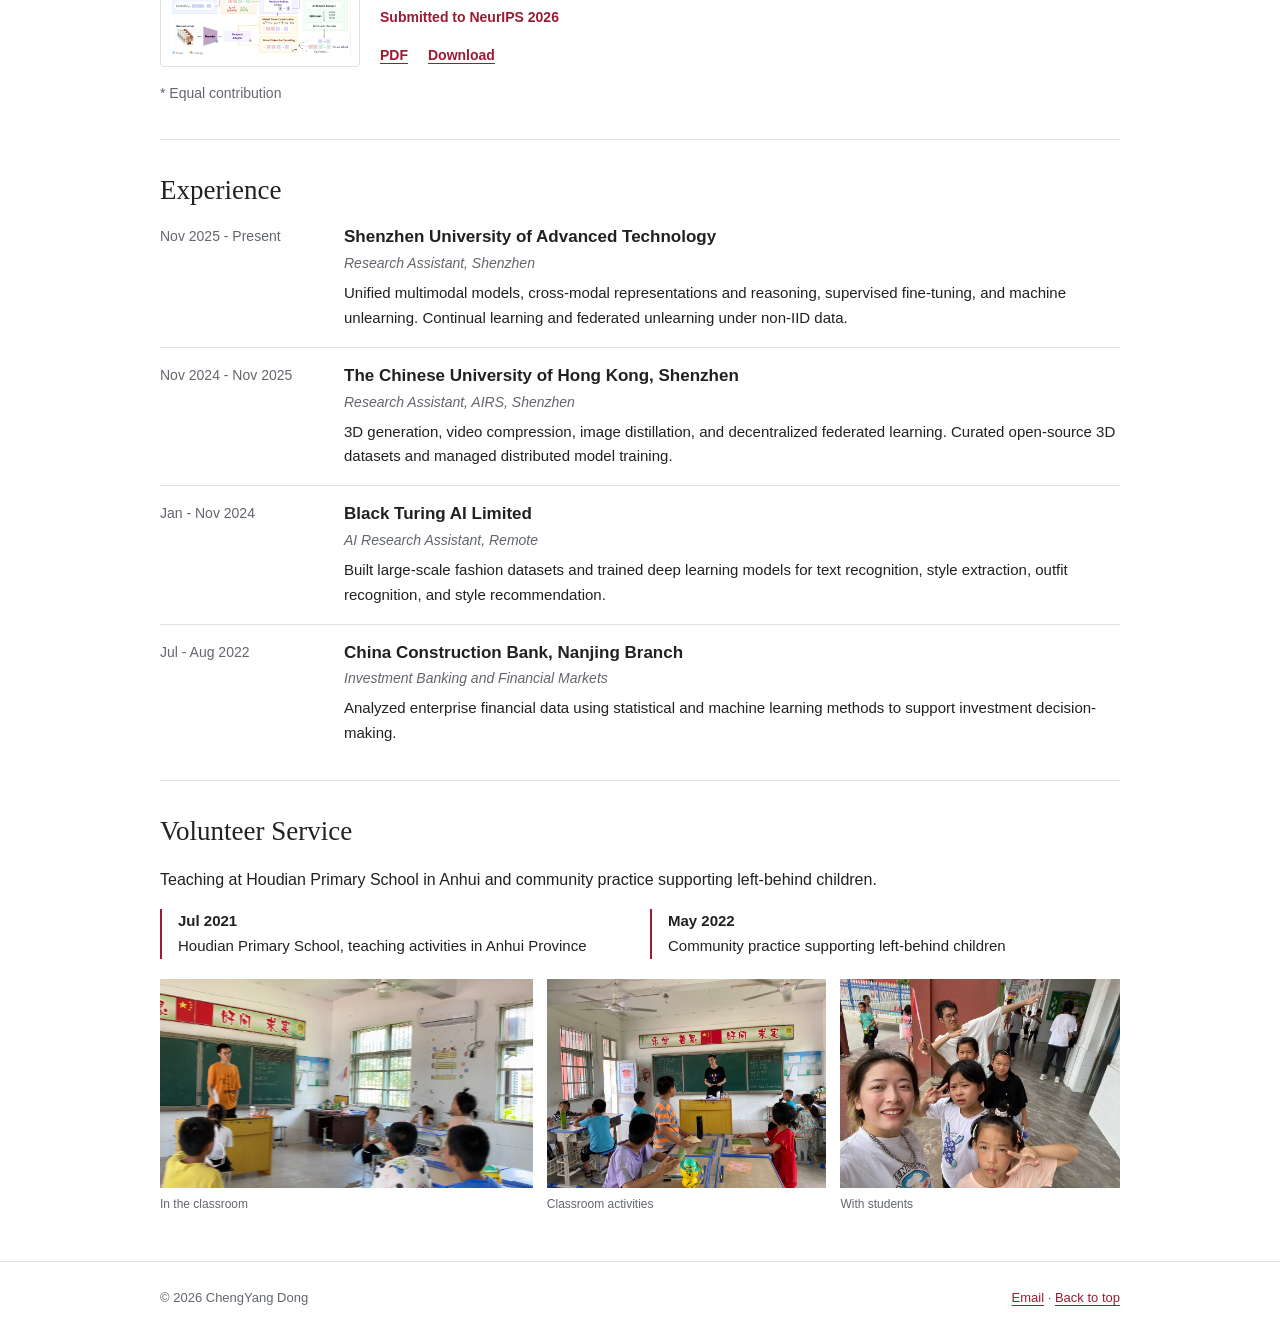
==== commit 4c48eeb4: "Link Heng Xu author names to homepage" ====
--- a/index.html
+++ b/index.html
@@ -172,7 +172,7 @@
             </figure>
             <div class="publication-copy">
               <h3>IF-CMU: Image-Free Class-Level Machine Unlearning for Vision-Language Models</h3>
-              <p class="publication-authors"><strong>Chengyang Dong</strong>, <a href="https://chenxing-xuan.github.io/" target="_blank" rel="noopener noreferrer">Jialong Sun</a>, Hokit Fung, Heng Xu, Jialong Li, <a href="https://ruizehan.cn/" target="_blank" rel="noopener noreferrer">Ruize Han</a>, <a href="https://saasresearch.hku.hk/~gyin/" target="_blank" rel="noopener noreferrer">Guosheng Yin</a>, Bo Liu</p>
+              <p class="publication-authors"><strong>Chengyang Dong</strong>, <a href="https://chenxing-xuan.github.io/" target="_blank" rel="noopener noreferrer">Jialong Sun</a>, Hokit Fung, <a href="https://jhlxp.github.io/" target="_blank" rel="noopener noreferrer">Heng Xu</a>, Jialong Li, <a href="https://ruizehan.cn/" target="_blank" rel="noopener noreferrer">Ruize Han</a>, <a href="https://saasresearch.hku.hk/~gyin/" target="_blank" rel="noopener noreferrer">Guosheng Yin</a>, Bo Liu</p>
               <p class="publication-status">Submitted to EMNLP</p>
               <p class="publication-resources">
                 <a href="assets/papers/if-cmu.pdf" target="_blank" rel="noreferrer" aria-label="Read IF-CMU PDF">PDF</a>
@@ -207,7 +207,7 @@
             </figure>
             <div class="publication-copy">
               <h3>SMI: Statistical Membership Inference for Reliable Unlearned Model Auditing</h3>
-              <p class="publication-authors"><a href="https://chenxing-xuan.github.io/" target="_blank" rel="noopener noreferrer">Jialong Sun</a>, <a href="https://weizeming.github.io/" target="_blank" rel="noopener noreferrer">Zeming Wei</a>, Jiaxuan Zou, Jiacheng Gong, <strong>Chengyang Dong</strong>, Jie Fu, Heng Xu, Jialong Li, Bo Liu</p>
+              <p class="publication-authors"><a href="https://chenxing-xuan.github.io/" target="_blank" rel="noopener noreferrer">Jialong Sun</a>, <a href="https://weizeming.github.io/" target="_blank" rel="noopener noreferrer">Zeming Wei</a>, Jiaxuan Zou, Jiacheng Gong, <strong>Chengyang Dong</strong>, Jie Fu, <a href="https://jhlxp.github.io/" target="_blank" rel="noopener noreferrer">Heng Xu</a>, Jialong Li, Bo Liu</p>
               <p class="publication-status">Submitted to NeurIPS 2026; Scores: 6, 4, 4, 4</p>
               <p class="publication-resources">
                 <a href="assets/papers/smi.pdf" target="_blank" rel="noreferrer" aria-label="Read SMI PDF">PDF</a>
@@ -258,7 +258,7 @@
             </figure>
             <div class="publication-copy">
               <h3>ORACLE: Finance-Informed Expert Routing and Online Abstention for Cross-Sectional Stock Ranking</h3>
-              <p class="publication-authors">Hokit Fung, <strong>Chengyang Dong</strong>, Anjie Yang, Heng Xu, Zheng Chen, <a href="https://saasresearch.hku.hk/~gyin/" target="_blank" rel="noopener noreferrer">Guosheng Yin</a></p>
+              <p class="publication-authors">Hokit Fung, <strong>Chengyang Dong</strong>, Anjie Yang, <a href="https://jhlxp.github.io/" target="_blank" rel="noopener noreferrer">Heng Xu</a>, Zheng Chen, <a href="https://saasresearch.hku.hk/~gyin/" target="_blank" rel="noopener noreferrer">Guosheng Yin</a></p>
               <p class="publication-status">Submitted to AAAI 2027</p>
               <p class="publication-resources">
                 <a href="assets/papers/oracle.pdf" target="_blank" rel="noreferrer" aria-label="Read ORACLE PDF">PDF</a>
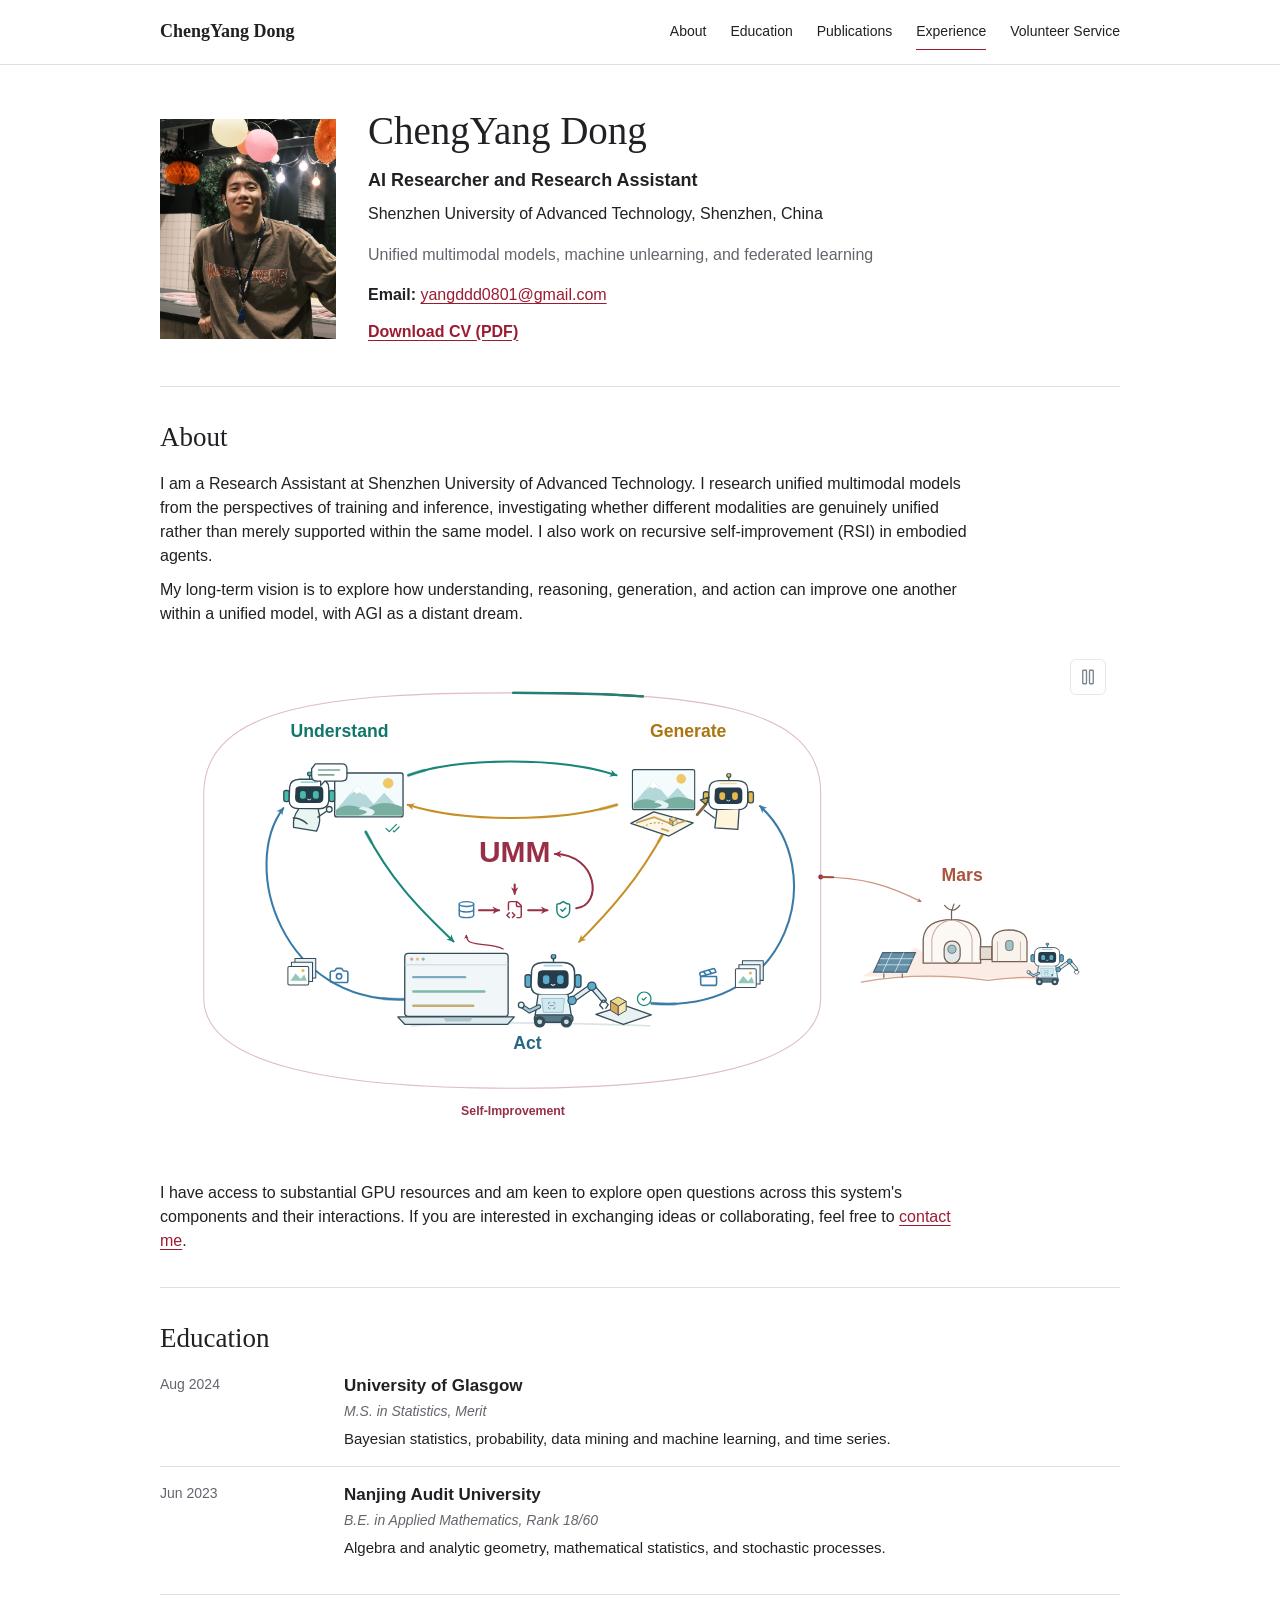
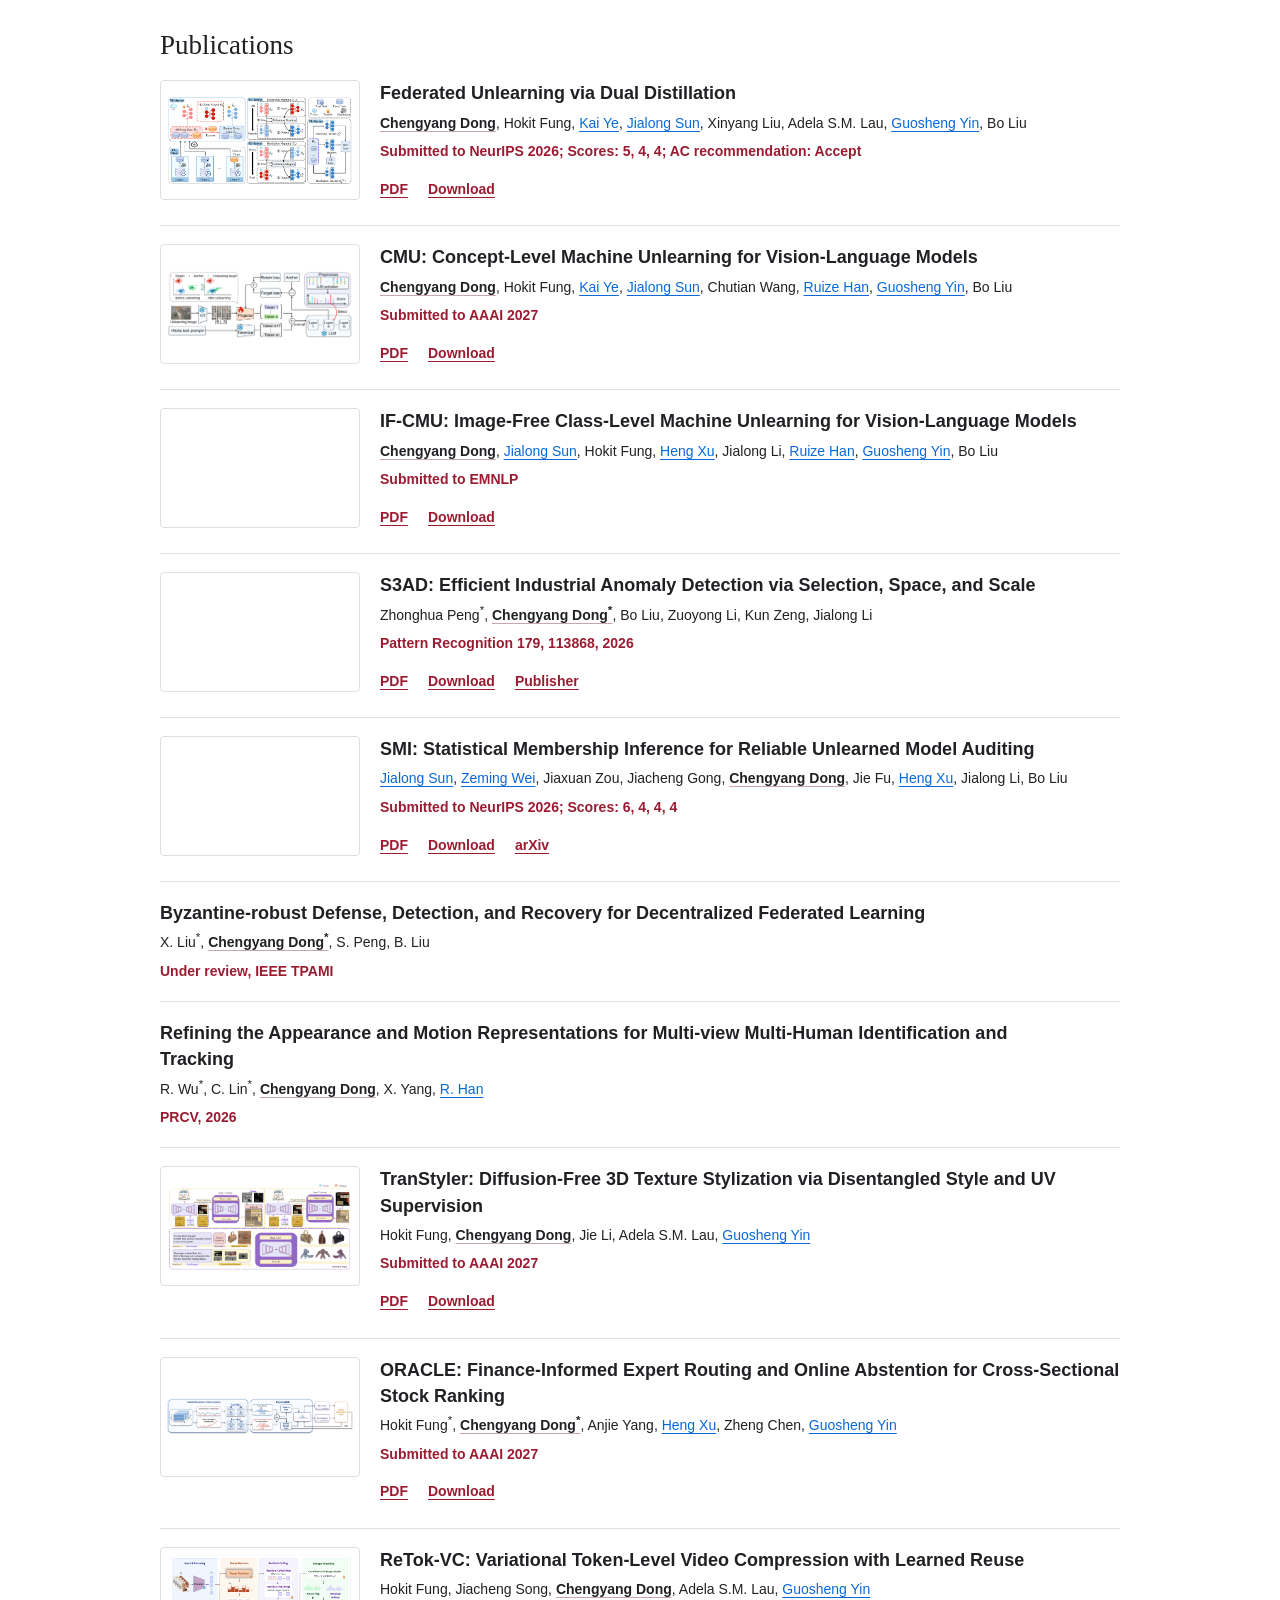
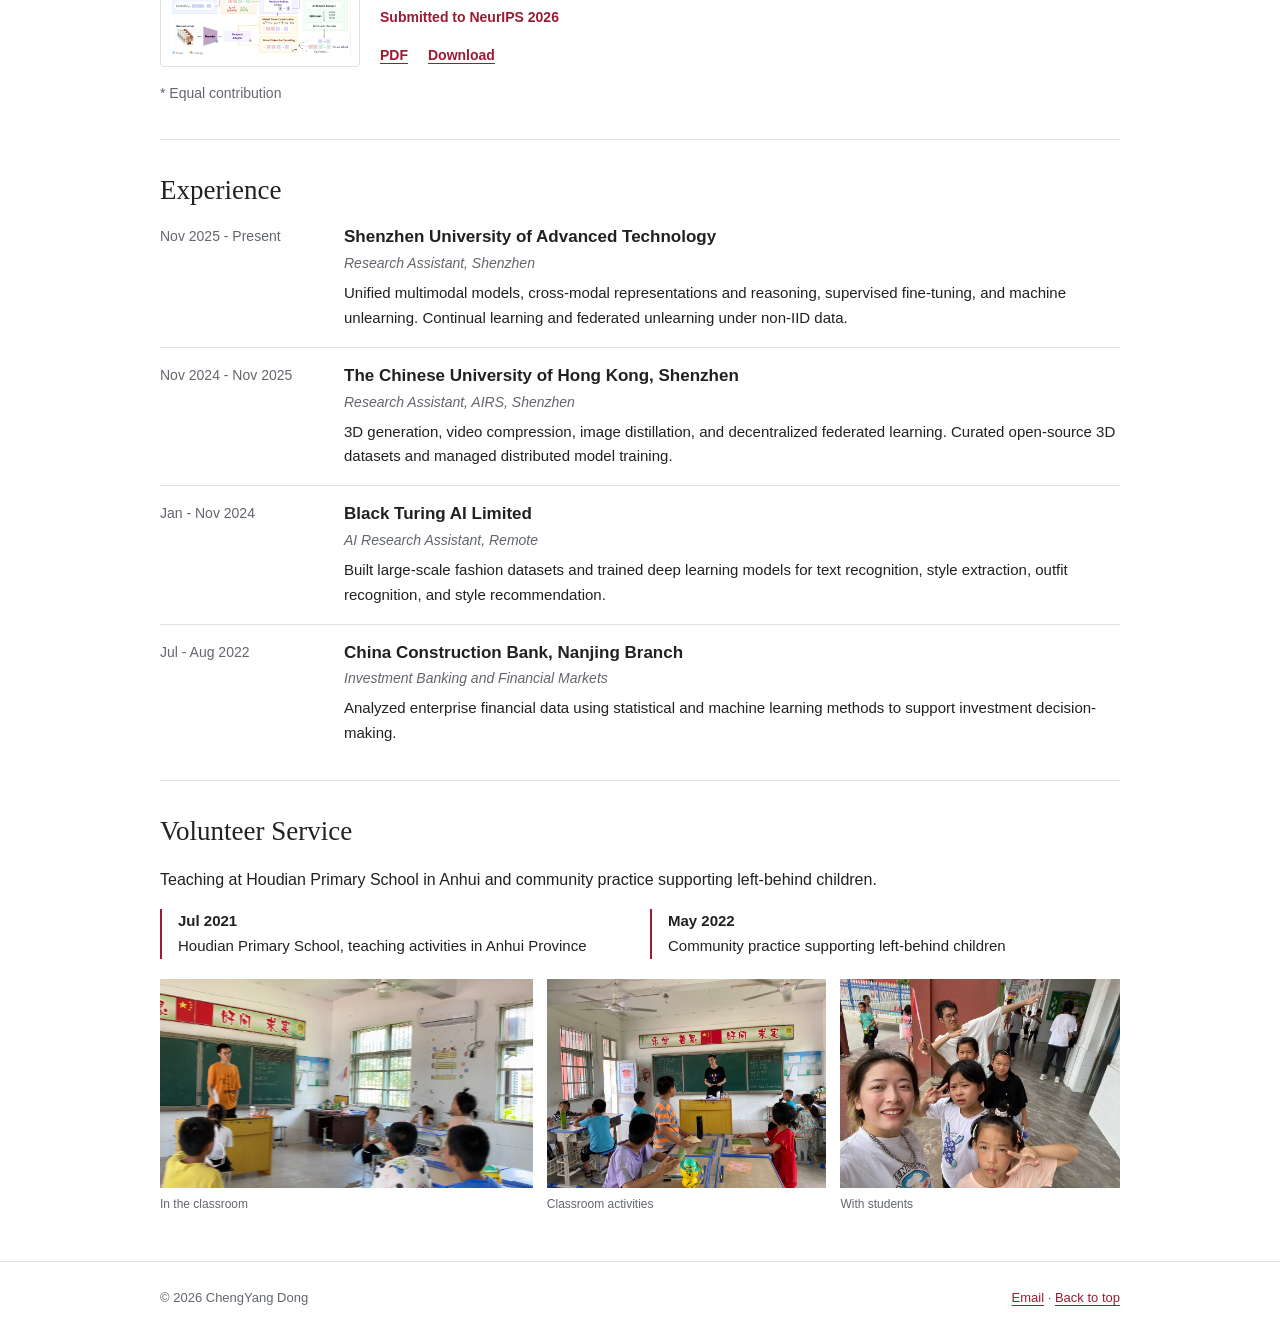
==== commit 5a7ca66a: "Mark ORACLE co-first authors" ====
--- a/index.html
+++ b/index.html
@@ -258,7 +258,7 @@
             </figure>
             <div class="publication-copy">
               <h3>ORACLE: Finance-Informed Expert Routing and Online Abstention for Cross-Sectional Stock Ranking</h3>
-              <p class="publication-authors">Hokit Fung, <strong>Chengyang Dong</strong>, Anjie Yang, <a href="https://jhlxp.github.io/" target="_blank" rel="noopener noreferrer">Heng Xu</a>, Zheng Chen, <a href="https://saasresearch.hku.hk/~gyin/" target="_blank" rel="noopener noreferrer">Guosheng Yin</a></p>
+              <p class="publication-authors">Hokit Fung<sup>*</sup>, <strong>Chengyang Dong<sup>*</sup></strong>, Anjie Yang, <a href="https://jhlxp.github.io/" target="_blank" rel="noopener noreferrer">Heng Xu</a>, Zheng Chen, <a href="https://saasresearch.hku.hk/~gyin/" target="_blank" rel="noopener noreferrer">Guosheng Yin</a></p>
               <p class="publication-status">Submitted to AAAI 2027</p>
               <p class="publication-resources">
                 <a href="assets/papers/oracle.pdf" target="_blank" rel="noreferrer" aria-label="Read ORACLE PDF">PDF</a>
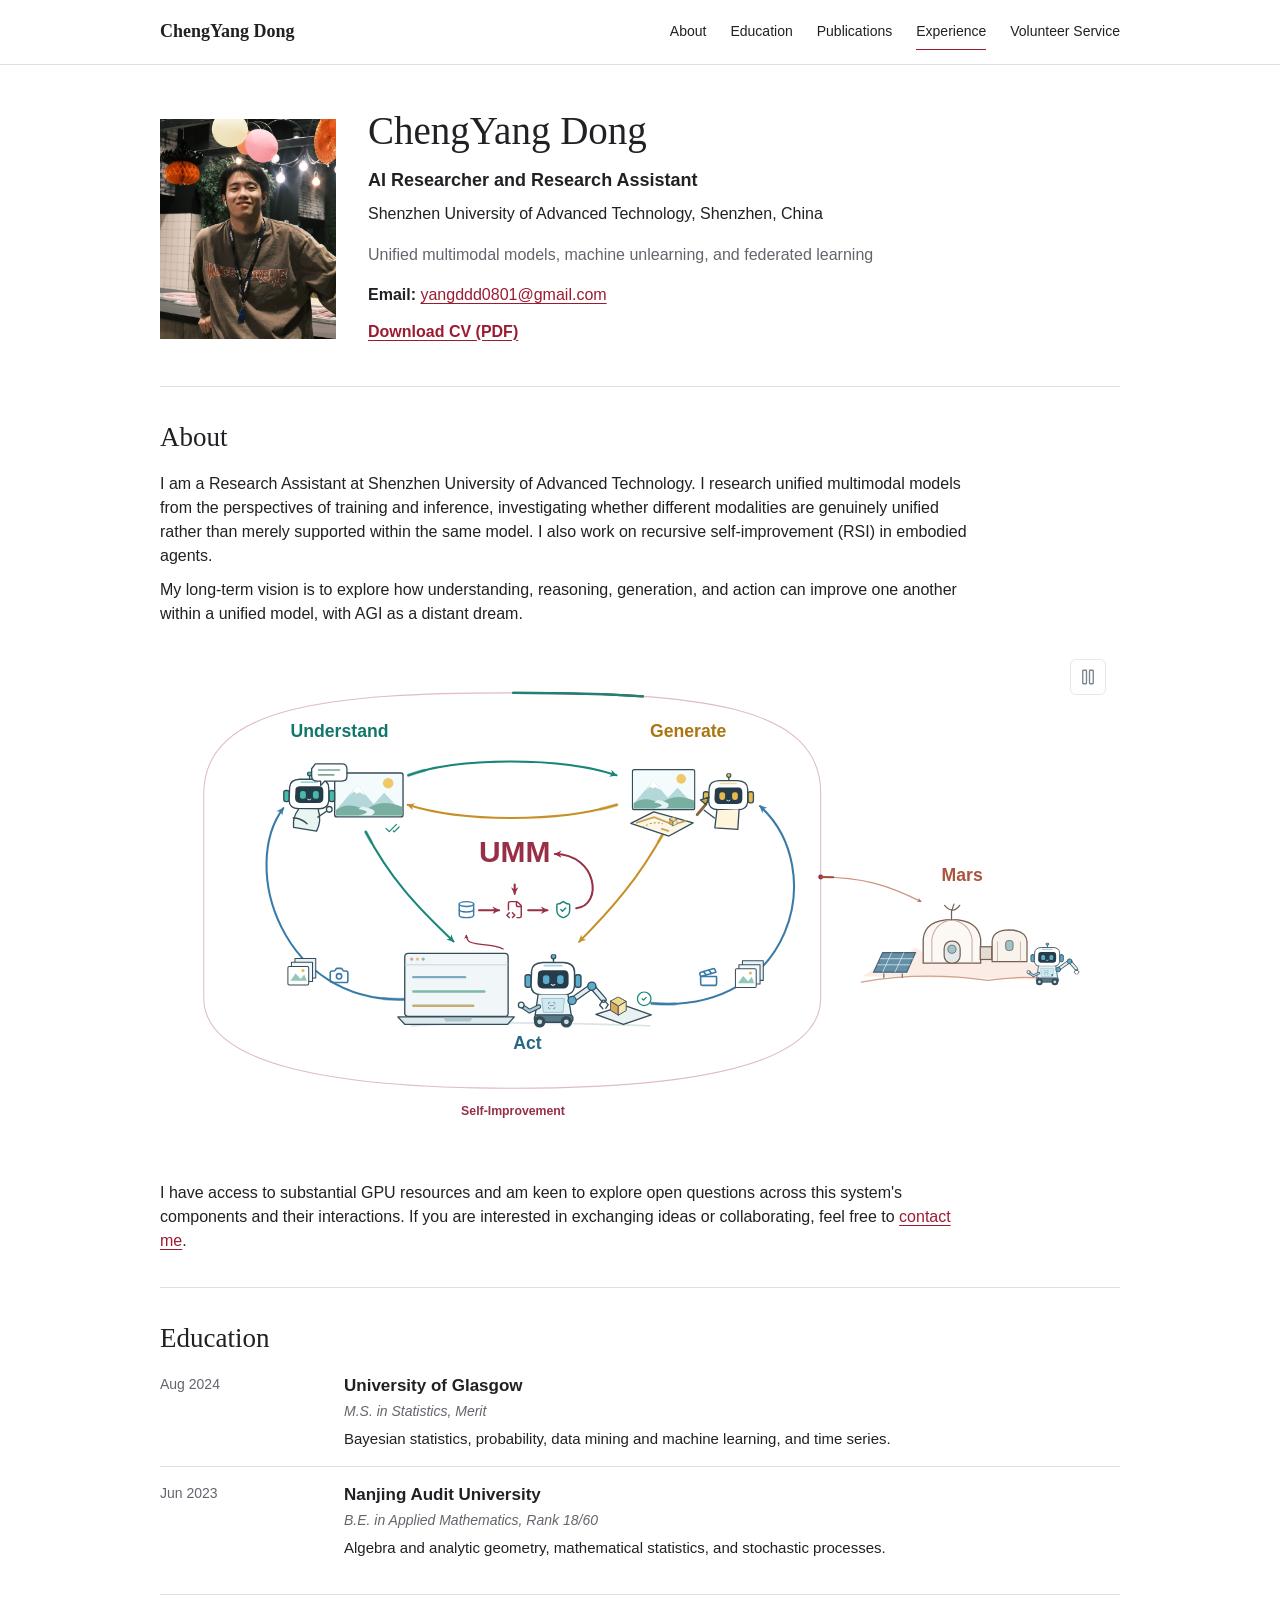
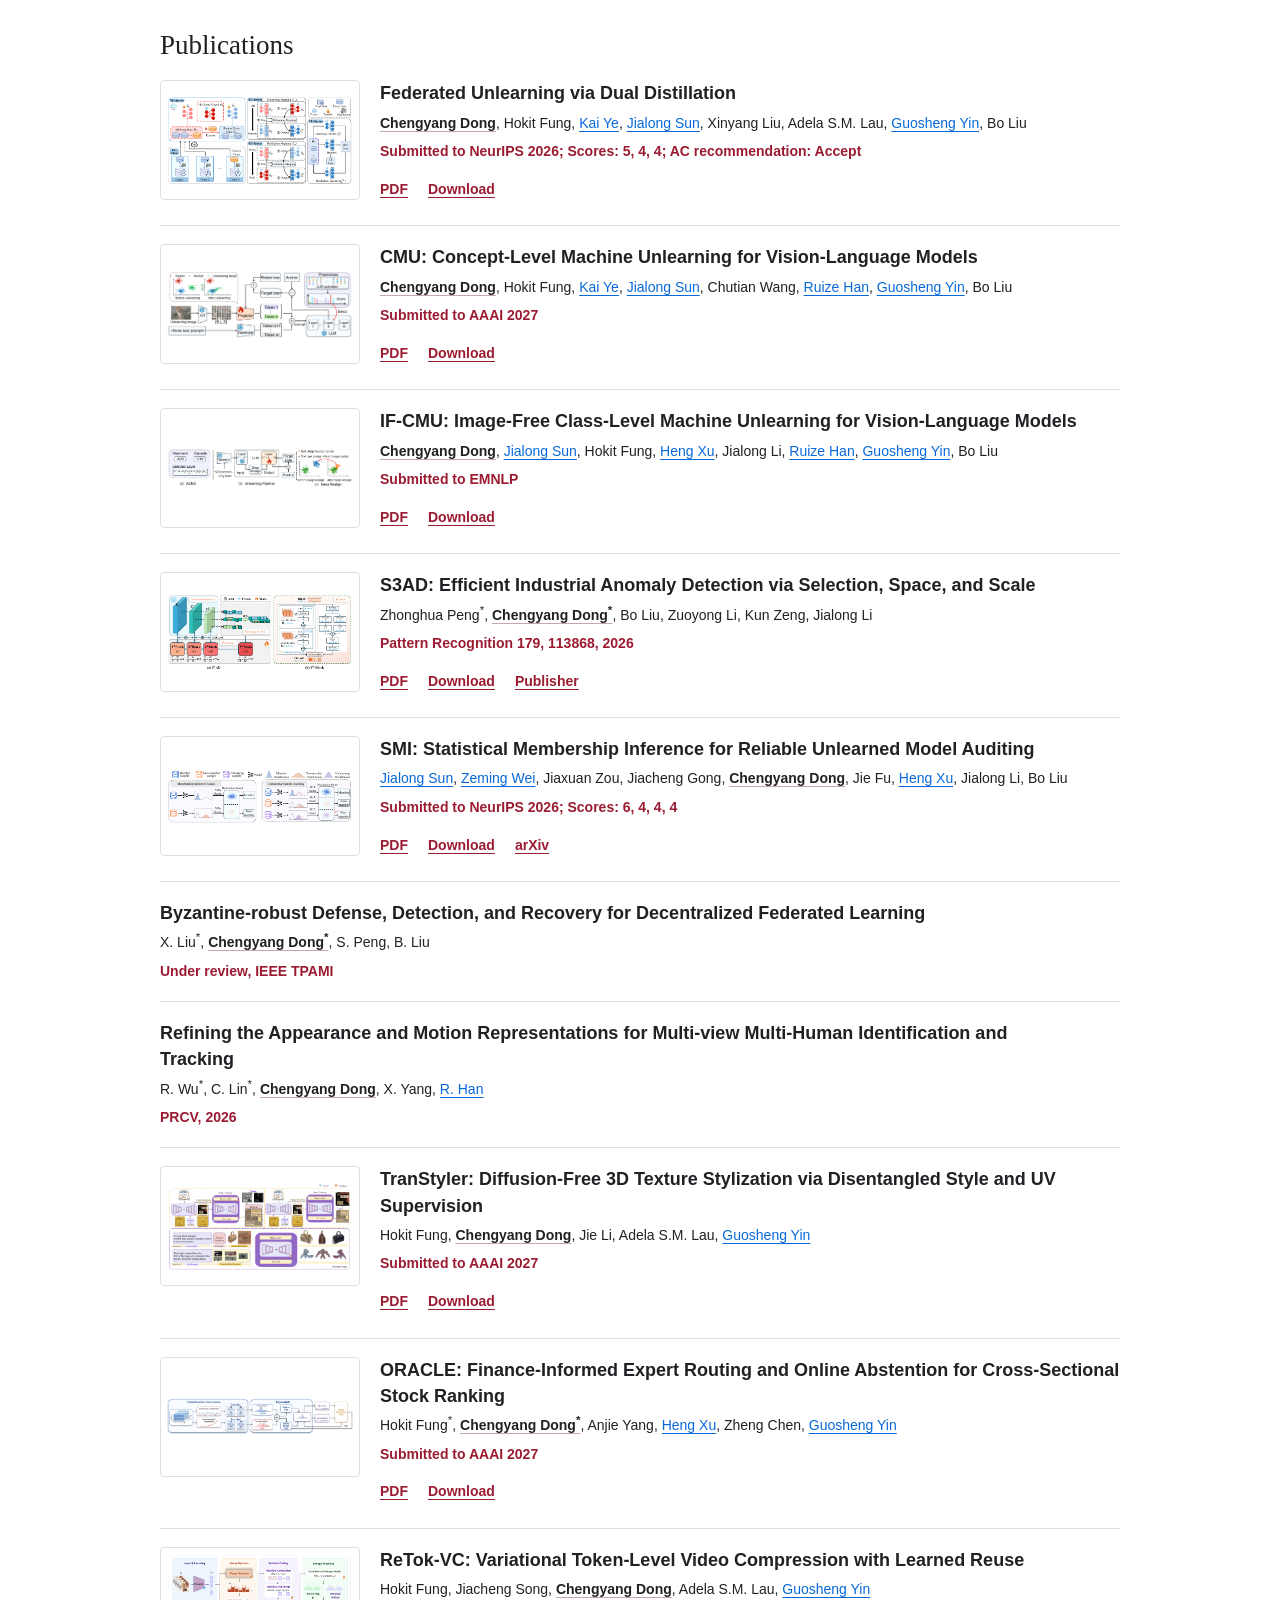
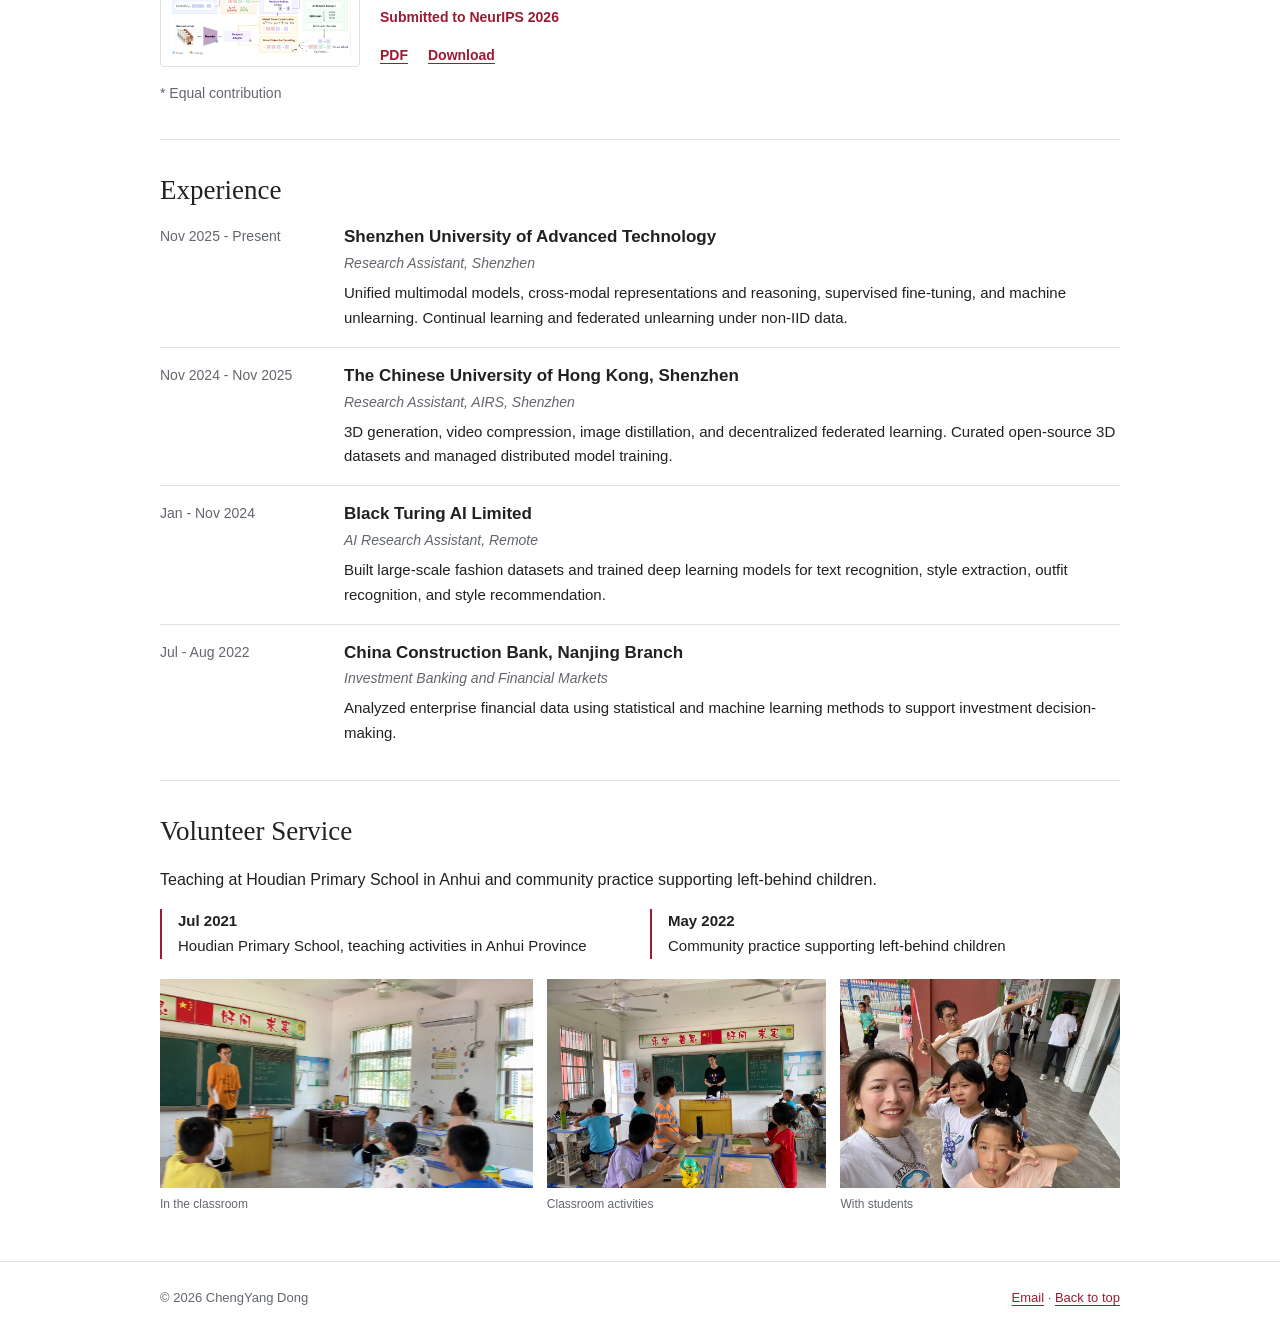
==== commit cdb8dbe2: "Add time-limited China Teachers Day greeting" ====
--- a/index.html
+++ b/index.html
@@ -9,8 +9,8 @@
     />
     <meta name="theme-color" content="#ffffff" />
     <title>ChengYang Dong | AI Researcher</title>
-    <link rel="stylesheet" href="styles.css?v=20260909-compact-leading" />
-    <script src="script.js?v=20260909-lightbox" defer></script>
+    <link rel="stylesheet" href="styles.css?v=20260910-teachers-day" />
+    <script src="script.js?v=20260910-teachers-day" defer></script>
   </head>
   <body>
     <a class="skip-link" href="#main-content">Skip to content</a>
@@ -394,6 +394,19 @@
       <img class="figure-dialog-image" data-figure-large alt="" />
     </dialog>
 
+    <aside class="teachers-day" data-teachers-day hidden aria-labelledby="teachers-day-title">
+      <button class="teachers-day-close" data-teachers-day-close type="button" aria-label="Dismiss greeting" title="Dismiss greeting">
+        <span aria-hidden="true">&times;</span>
+      </button>
+      <div role="status" aria-live="polite" aria-atomic="true">
+        <p class="teachers-day-date">09.10 <span aria-hidden="true">&middot;</span> CHINA</p>
+        <h2 id="teachers-day-title" lang="zh-CN">教师节快乐！</h2>
+        <p class="teachers-day-english">Happy Teachers' Day</p>
+        <p class="teachers-day-wish" lang="zh-CN">感谢每一位点亮好奇心的老师。</p>
+        <p class="teachers-day-thanks">To every teacher who inspires curiosity: thank you.</p>
+      </div>
+    </aside>
+
     <footer class="site-footer">
       <div class="container footer-inner">
         <p>&copy; <span data-year>2026</span> ChengYang Dong</p>
--- a/styles.css
+++ b/styles.css
@@ -579,6 +579,85 @@
   font-size: 12px;
 }
 
+.teachers-day {
+  position: fixed;
+  z-index: 110;
+  right: max(20px, env(safe-area-inset-right));
+  bottom: max(20px, env(safe-area-inset-bottom));
+  width: min(360px, calc(100% - 40px));
+  max-height: calc(100dvh - 40px);
+  overflow-y: auto;
+  padding: 24px;
+  border: 1px solid var(--line);
+  border-top: 3px solid var(--accent);
+  border-radius: 8px;
+  background: var(--background);
+  box-shadow: 0 8px 32px rgba(32, 33, 36, 0.14);
+  letter-spacing: 0;
+  animation: teachers-day-pop 750ms ease-out both;
+}
+
+.teachers-day-close {
+  position: absolute;
+  top: 5px;
+  right: 5px;
+  display: grid;
+  place-items: center;
+  width: 44px;
+  height: 44px;
+  padding: 0;
+  border: 0;
+  background: transparent;
+  color: var(--muted);
+  font-size: 26px;
+  line-height: 1;
+  cursor: pointer;
+}
+
+.teachers-day-close:hover {
+  color: var(--accent);
+}
+
+.teachers-day-date {
+  padding-right: 28px;
+  color: var(--accent);
+  font-size: 12px;
+  font-weight: 700;
+}
+
+.teachers-day h2 {
+  margin-top: 12px;
+  font-family: var(--serif);
+  font-size: 26px;
+  line-height: 1.4;
+  overflow-wrap: anywhere;
+}
+
+.teachers-day-english {
+  margin-top: 2px;
+  font-family: var(--serif);
+  font-size: 18px;
+}
+
+.teachers-day-wish {
+  margin-top: 14px;
+  font-size: 14px;
+}
+
+.teachers-day-thanks {
+  margin-top: 4px;
+  color: var(--muted);
+  font-size: 13px;
+  line-height: 1.5;
+}
+
+@keyframes teachers-day-pop {
+  0% { opacity: 0; transform: translateY(28px); }
+  55% { opacity: 1; transform: translateY(-8px); }
+  78% { transform: translateY(3px); }
+  100% { opacity: 1; transform: translateY(0); }
+}
+
 .site-footer {
   margin-top: 12px;
   border-top: 1px solid var(--line);
@@ -769,6 +848,10 @@
 }
 
 @media (prefers-reduced-motion: reduce) {
+  .teachers-day {
+    animation: none;
+  }
+
   html {
     scroll-behavior: auto;
   }
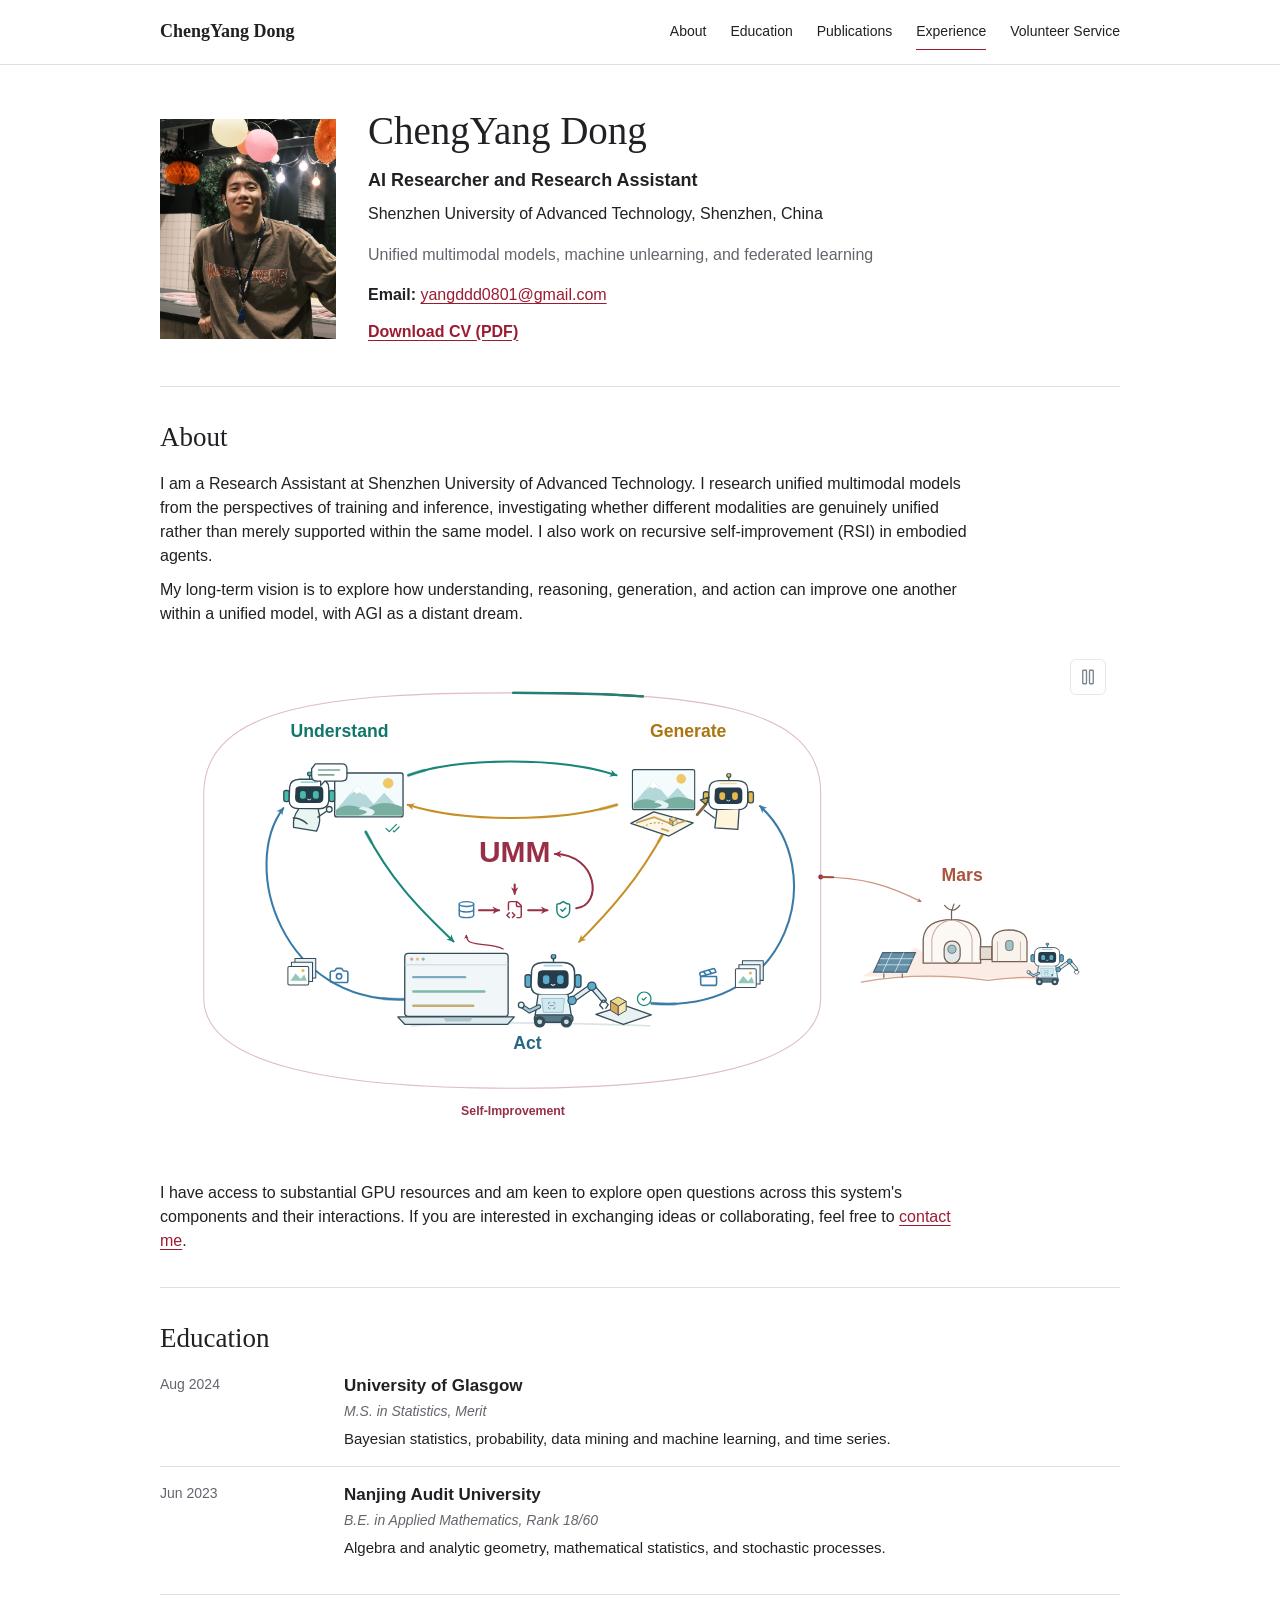
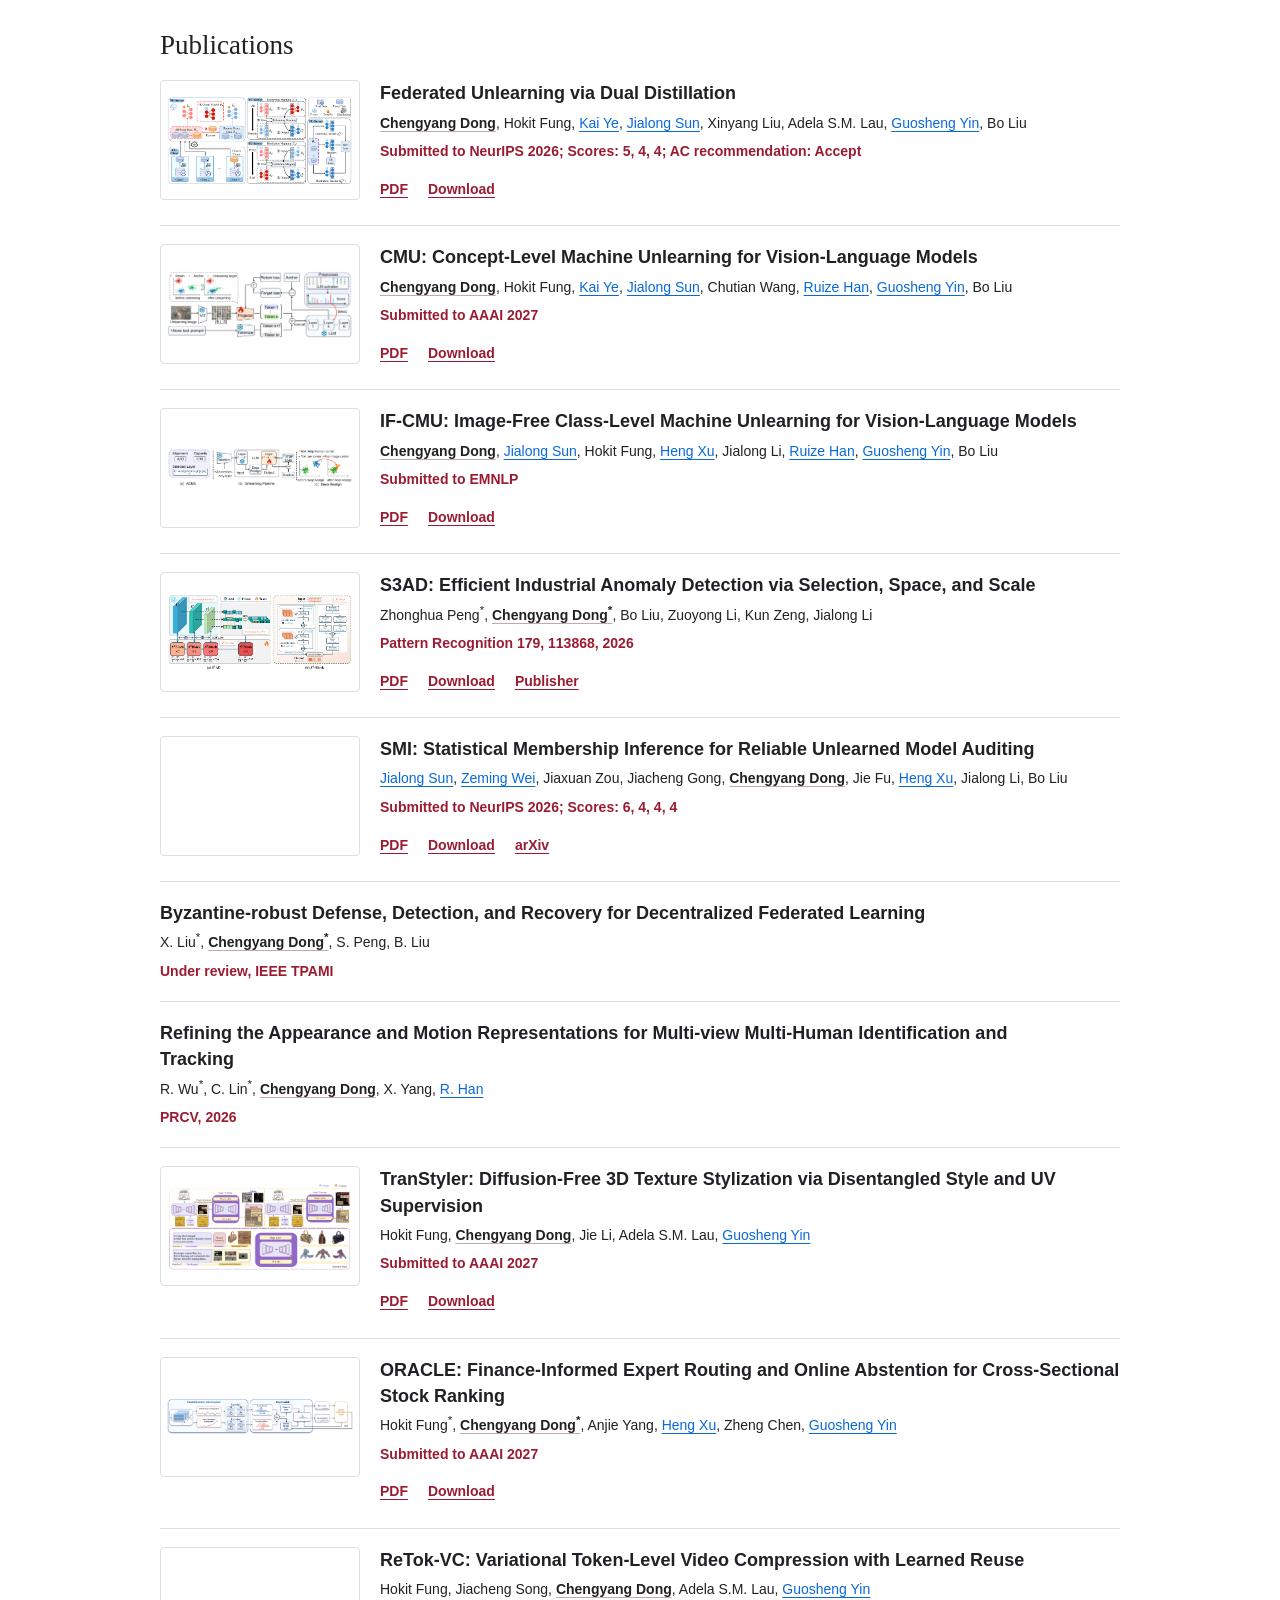
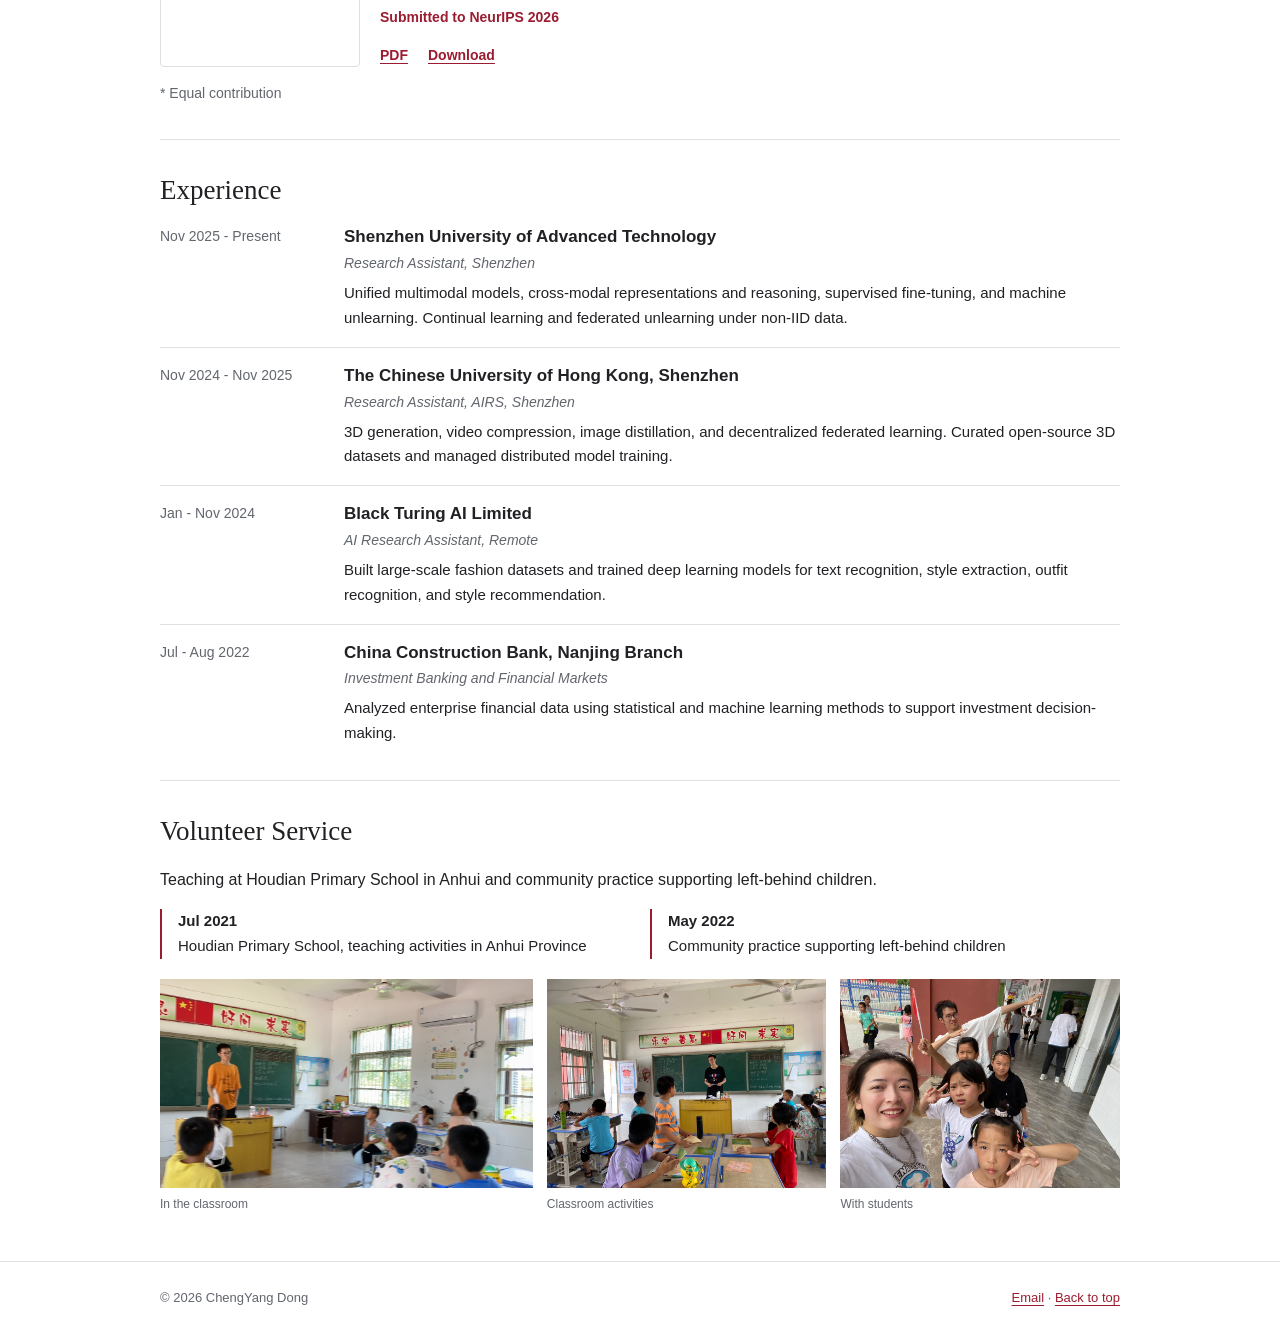
==== commit df809e41: "Make Teachers Day greeting Chinese only" ====
--- a/index.html
+++ b/index.html
@@ -9,7 +9,7 @@
     />
     <meta name="theme-color" content="#ffffff" />
     <title>ChengYang Dong | AI Researcher</title>
-    <link rel="stylesheet" href="styles.css?v=20260910-teachers-day" />
+    <link rel="stylesheet" href="styles.css?v=20260910-teachers-day-zh" />
     <script src="script.js?v=20260910-teachers-day" defer></script>
   </head>
   <body>
@@ -394,16 +394,14 @@
       <img class="figure-dialog-image" data-figure-large alt="" />
     </dialog>
 
-    <aside class="teachers-day" data-teachers-day hidden aria-labelledby="teachers-day-title">
-      <button class="teachers-day-close" data-teachers-day-close type="button" aria-label="Dismiss greeting" title="Dismiss greeting">
+    <aside class="teachers-day" data-teachers-day hidden aria-labelledby="teachers-day-title" lang="zh-CN">
+      <button class="teachers-day-close" data-teachers-day-close type="button" aria-label="关闭祝福" title="关闭祝福">
         <span aria-hidden="true">&times;</span>
       </button>
       <div role="status" aria-live="polite" aria-atomic="true">
-        <p class="teachers-day-date">09.10 <span aria-hidden="true">&middot;</span> CHINA</p>
+        <p class="teachers-day-date">九月十日 <span aria-hidden="true">&middot;</span> 中国</p>
         <h2 id="teachers-day-title" lang="zh-CN">教师节快乐！</h2>
-        <p class="teachers-day-english">Happy Teachers' Day</p>
         <p class="teachers-day-wish" lang="zh-CN">感谢每一位点亮好奇心的老师。</p>
-        <p class="teachers-day-thanks">To every teacher who inspires curiosity: thank you.</p>
       </div>
     </aside>
 
--- a/styles.css
+++ b/styles.css
@@ -633,22 +633,9 @@
   overflow-wrap: anywhere;
 }
 
-.teachers-day-english {
-  margin-top: 2px;
-  font-family: var(--serif);
-  font-size: 18px;
-}
-
 .teachers-day-wish {
   margin-top: 14px;
   font-size: 14px;
-}
-
-.teachers-day-thanks {
-  margin-top: 4px;
-  color: var(--muted);
-  font-size: 13px;
-  line-height: 1.5;
 }
 
 @keyframes teachers-day-pop {
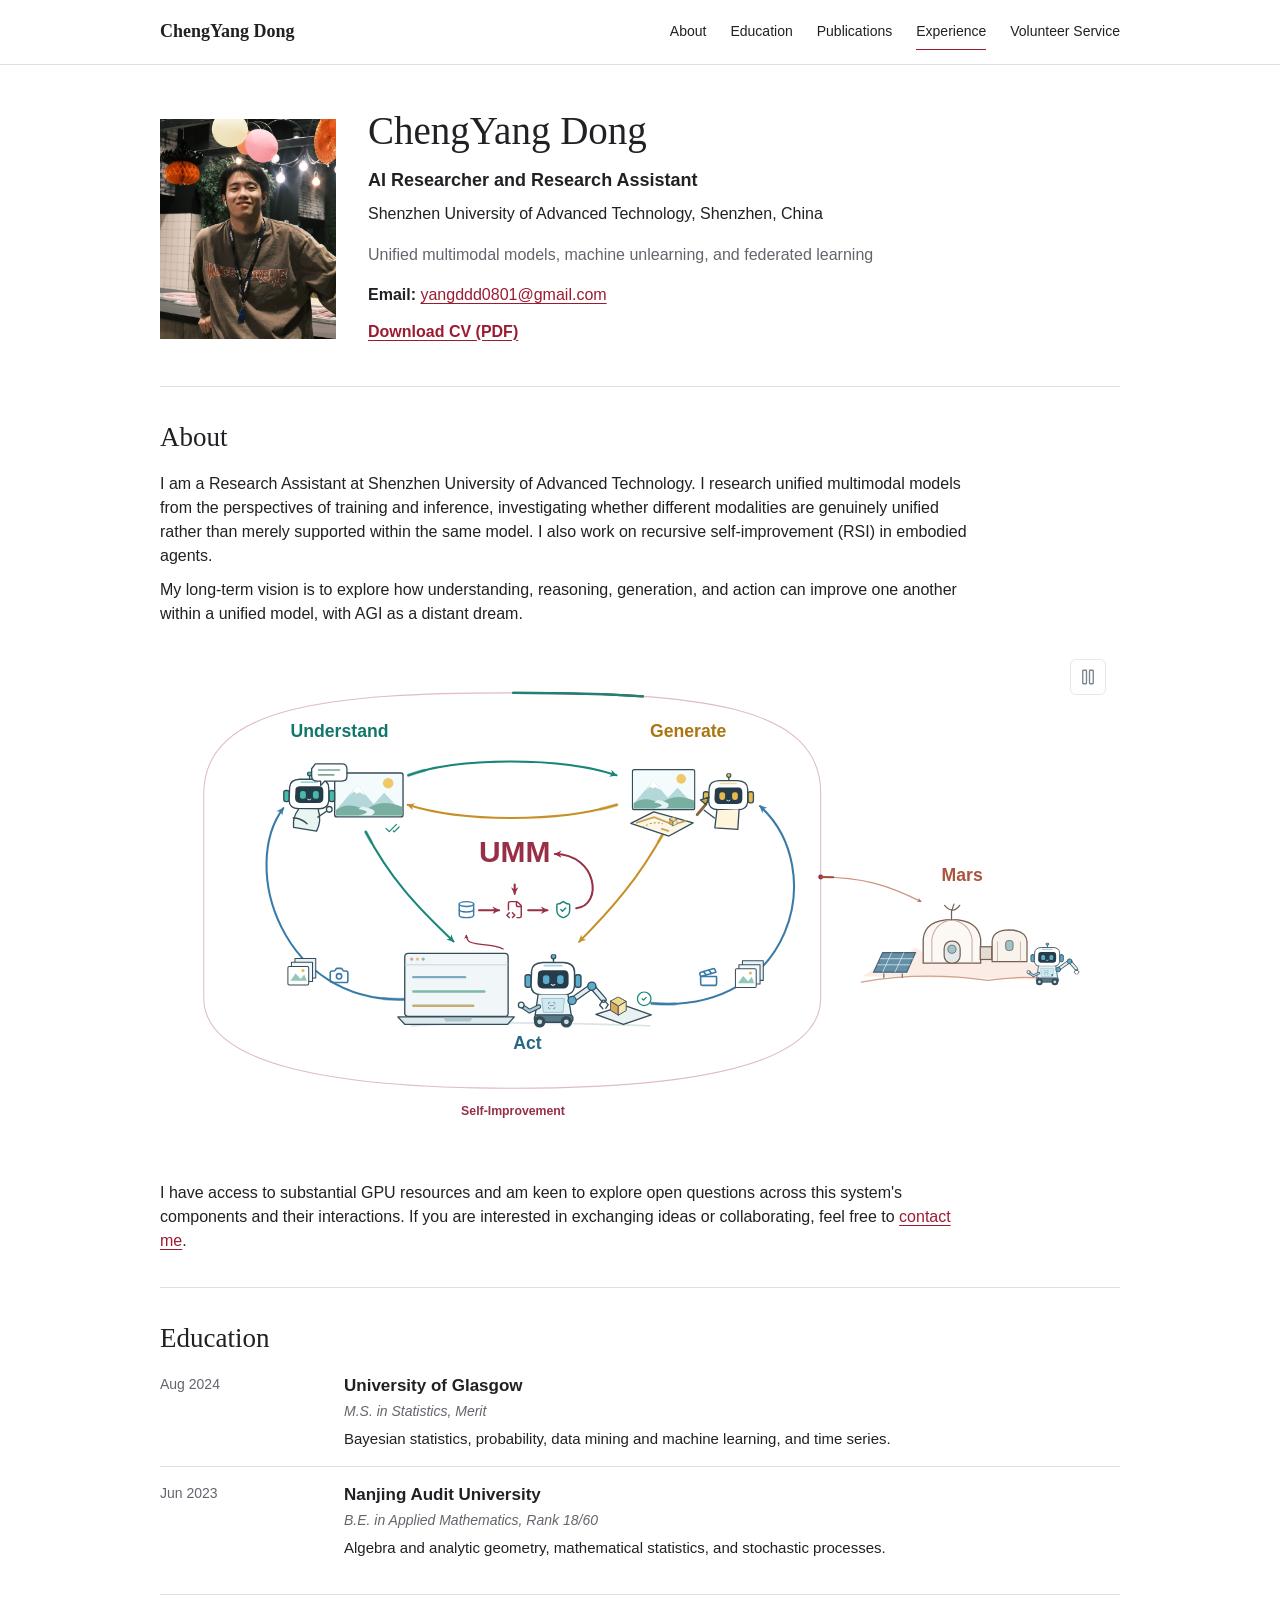
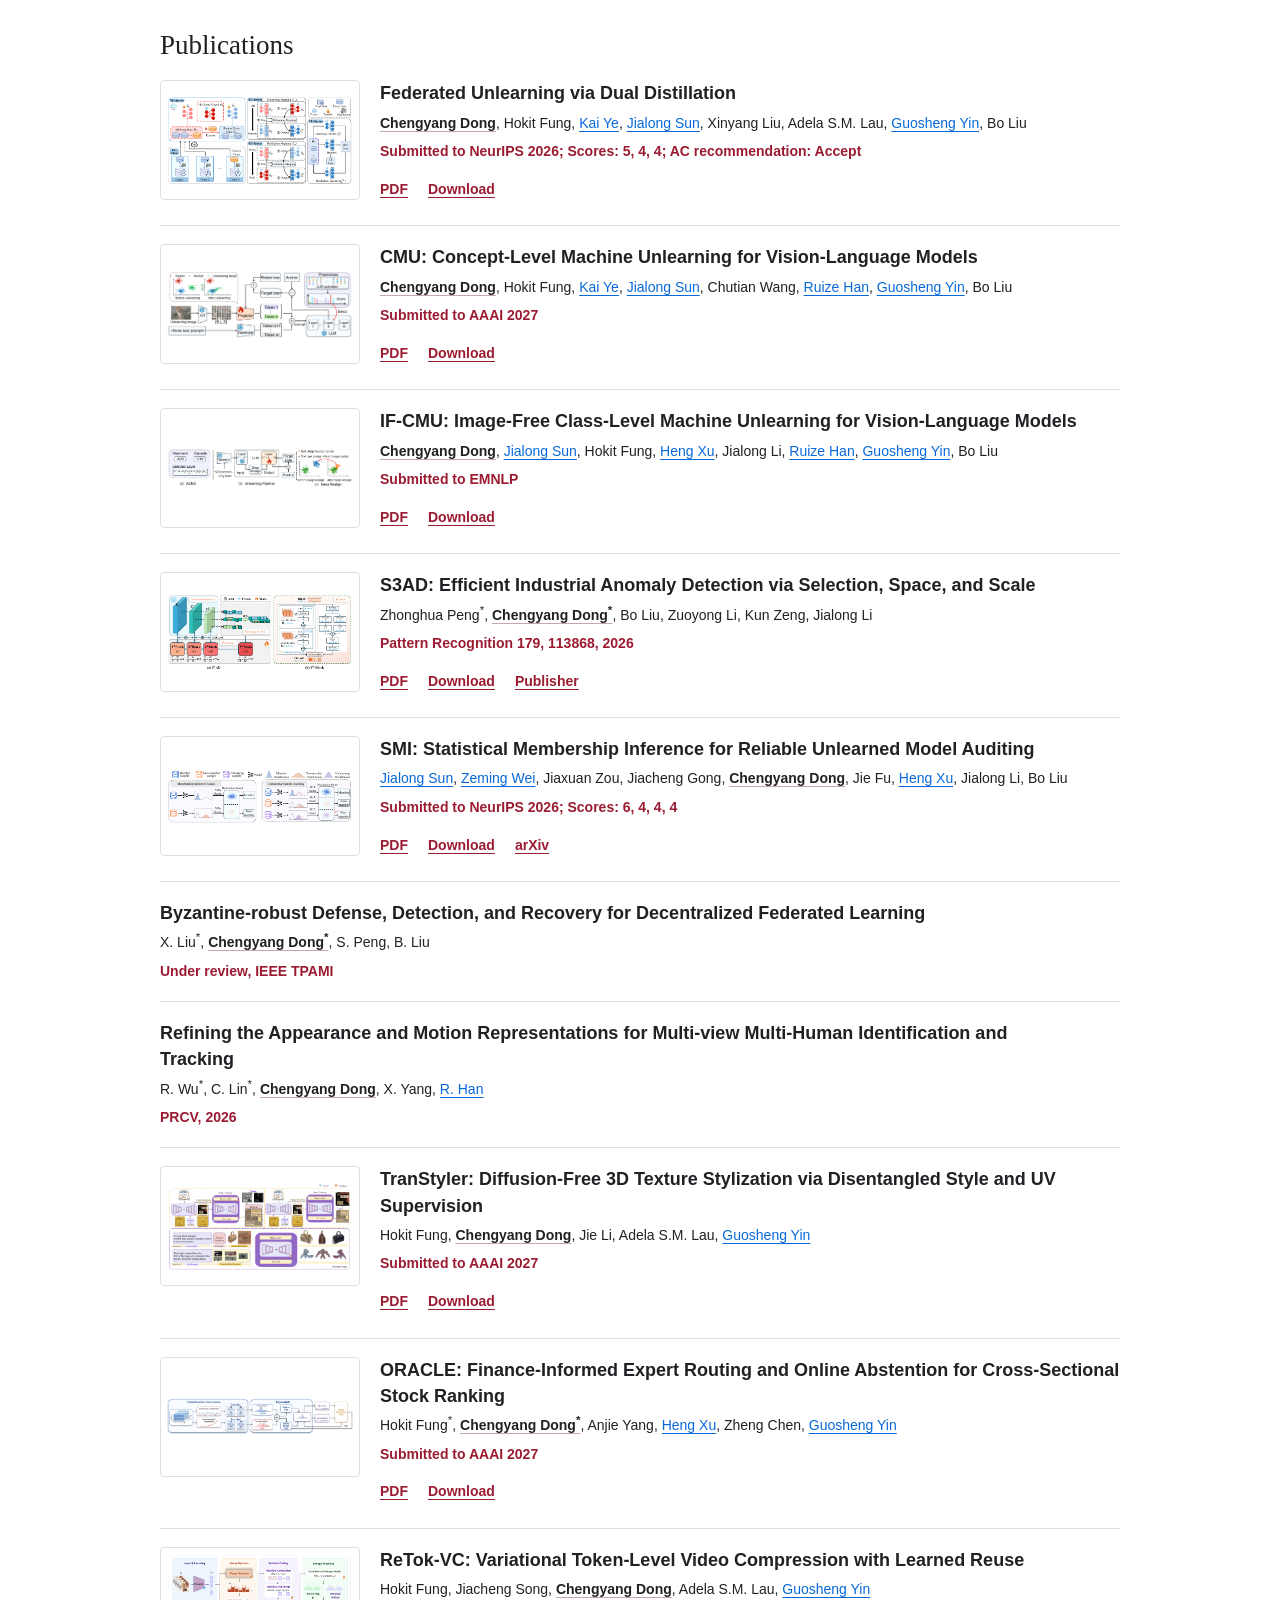
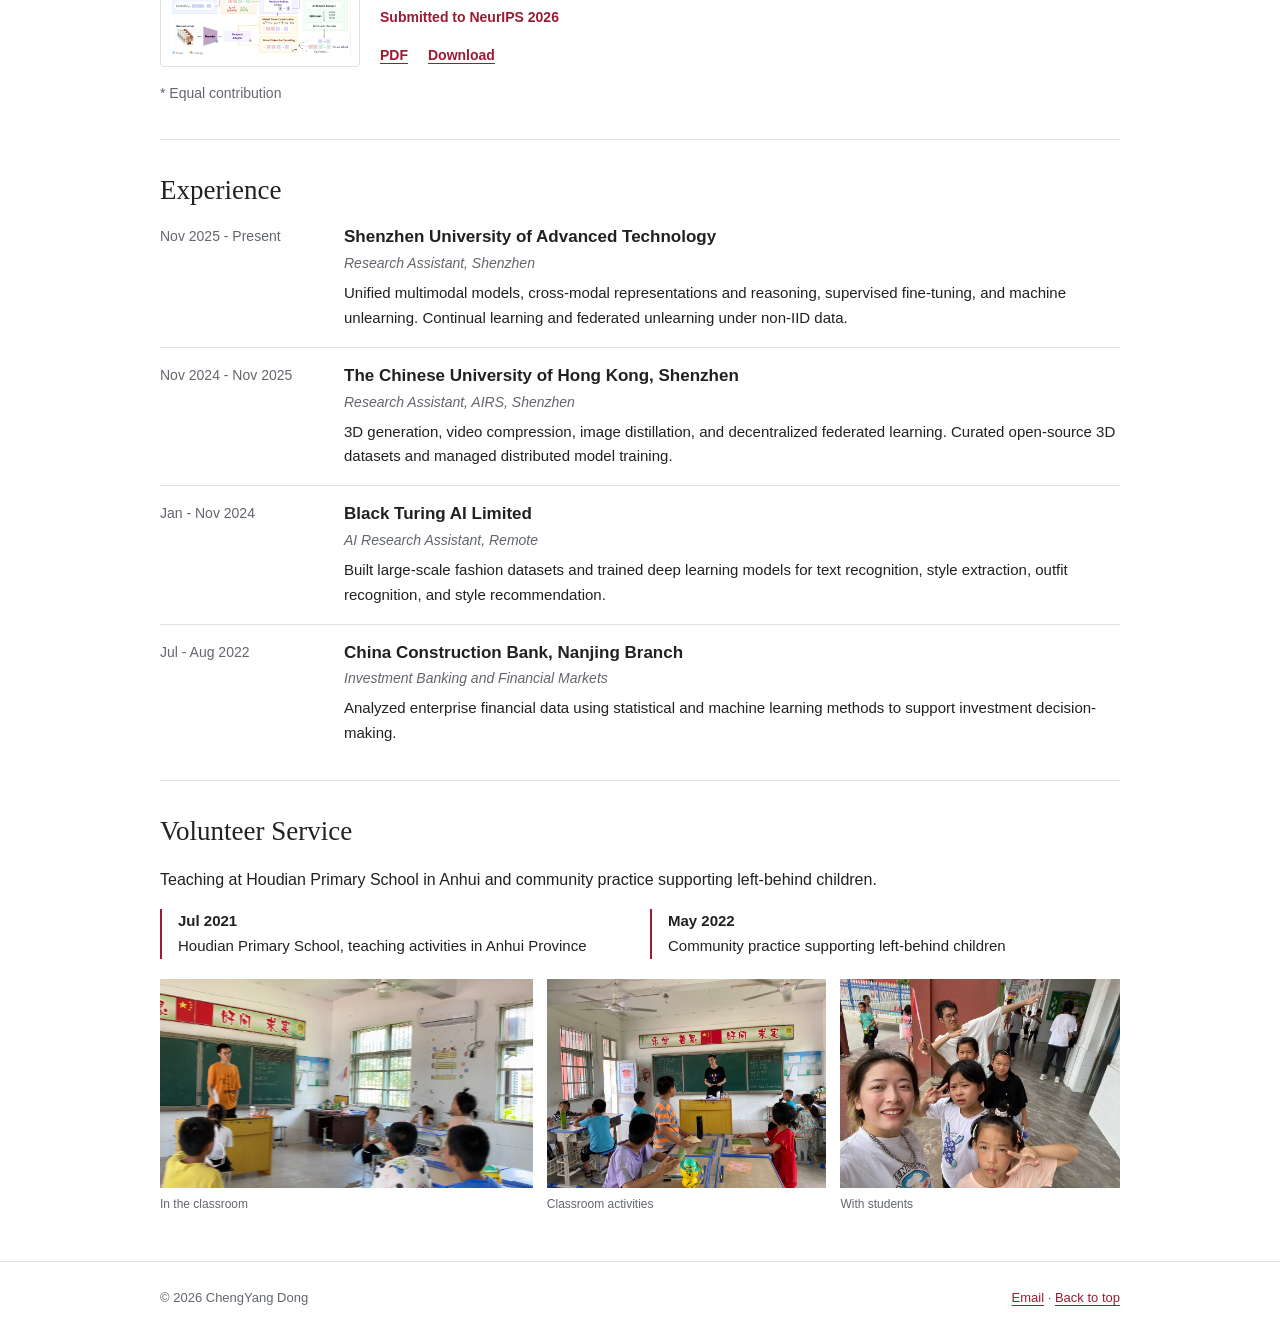
==== commit 38dfbb44: "Make Teachers Day greeting English only" ====
--- a/index.html
+++ b/index.html
@@ -394,14 +394,14 @@
       <img class="figure-dialog-image" data-figure-large alt="" />
     </dialog>
 
-    <aside class="teachers-day" data-teachers-day hidden aria-labelledby="teachers-day-title" lang="zh-CN">
-      <button class="teachers-day-close" data-teachers-day-close type="button" aria-label="关闭祝福" title="关闭祝福">
+    <aside class="teachers-day" data-teachers-day hidden aria-labelledby="teachers-day-title" lang="en">
+      <button class="teachers-day-close" data-teachers-day-close type="button" aria-label="Dismiss greeting" title="Dismiss greeting">
         <span aria-hidden="true">&times;</span>
       </button>
       <div role="status" aria-live="polite" aria-atomic="true">
-        <p class="teachers-day-date">九月十日 <span aria-hidden="true">&middot;</span> 中国</p>
-        <h2 id="teachers-day-title" lang="zh-CN">教师节快乐！</h2>
-        <p class="teachers-day-wish" lang="zh-CN">感谢每一位点亮好奇心的老师。</p>
+        <p class="teachers-day-date">SEPTEMBER 10 <span aria-hidden="true">&middot;</span> CHINA</p>
+        <h2 id="teachers-day-title">Happy Teachers' Day!</h2>
+        <p class="teachers-day-wish">To every teacher who inspires curiosity: thank you.</p>
       </div>
     </aside>
 
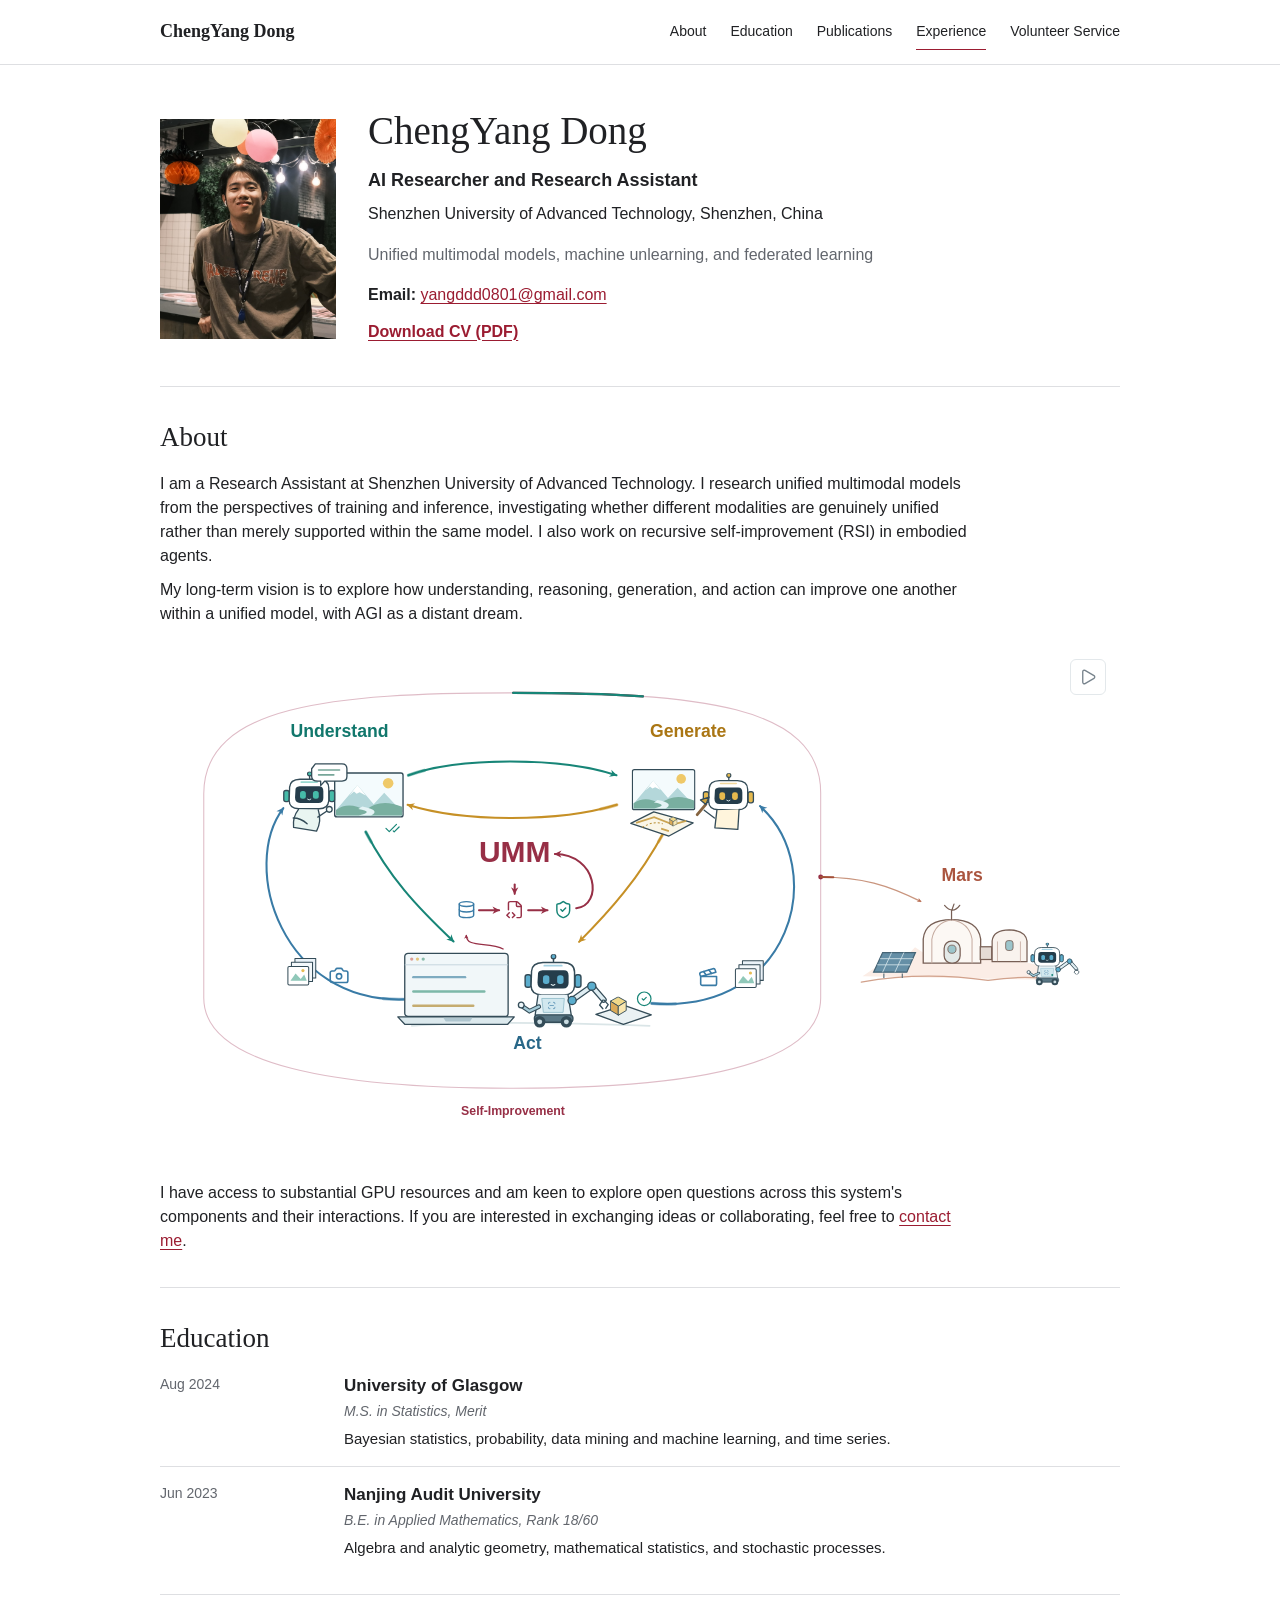
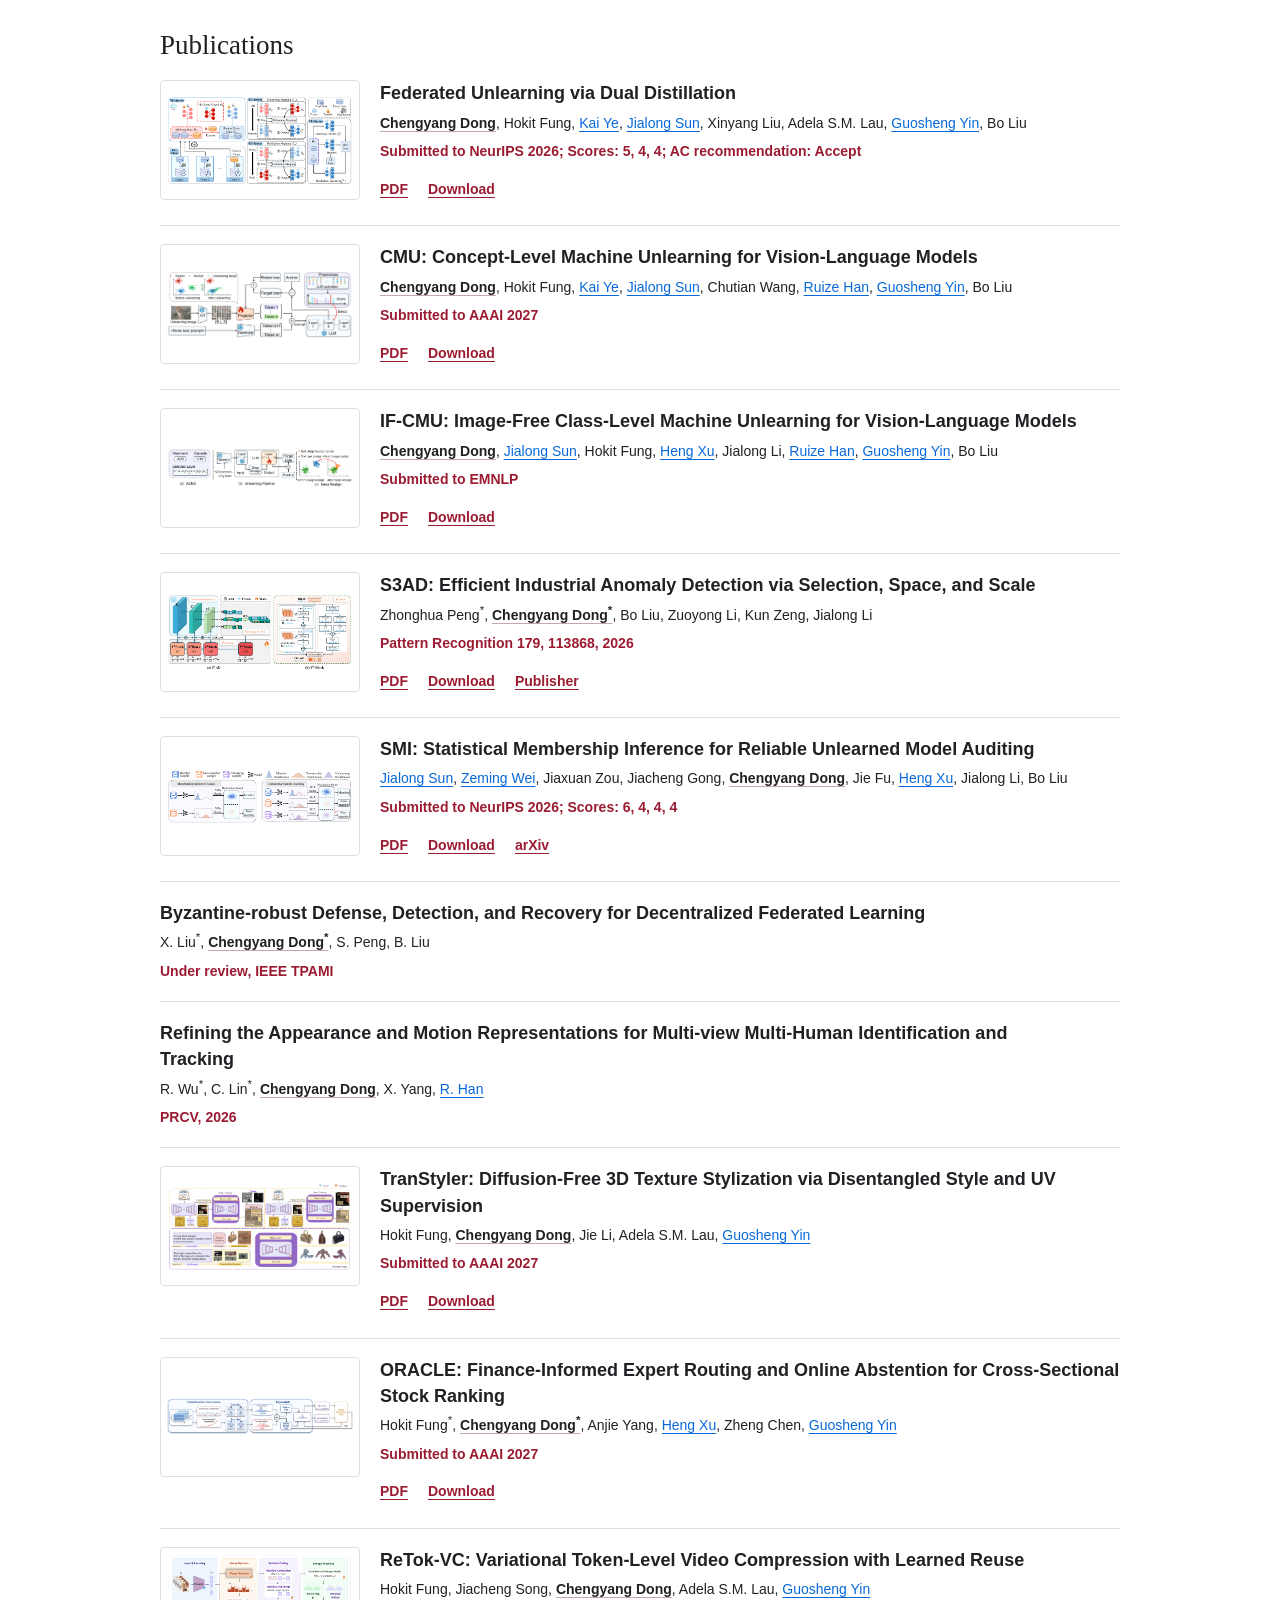
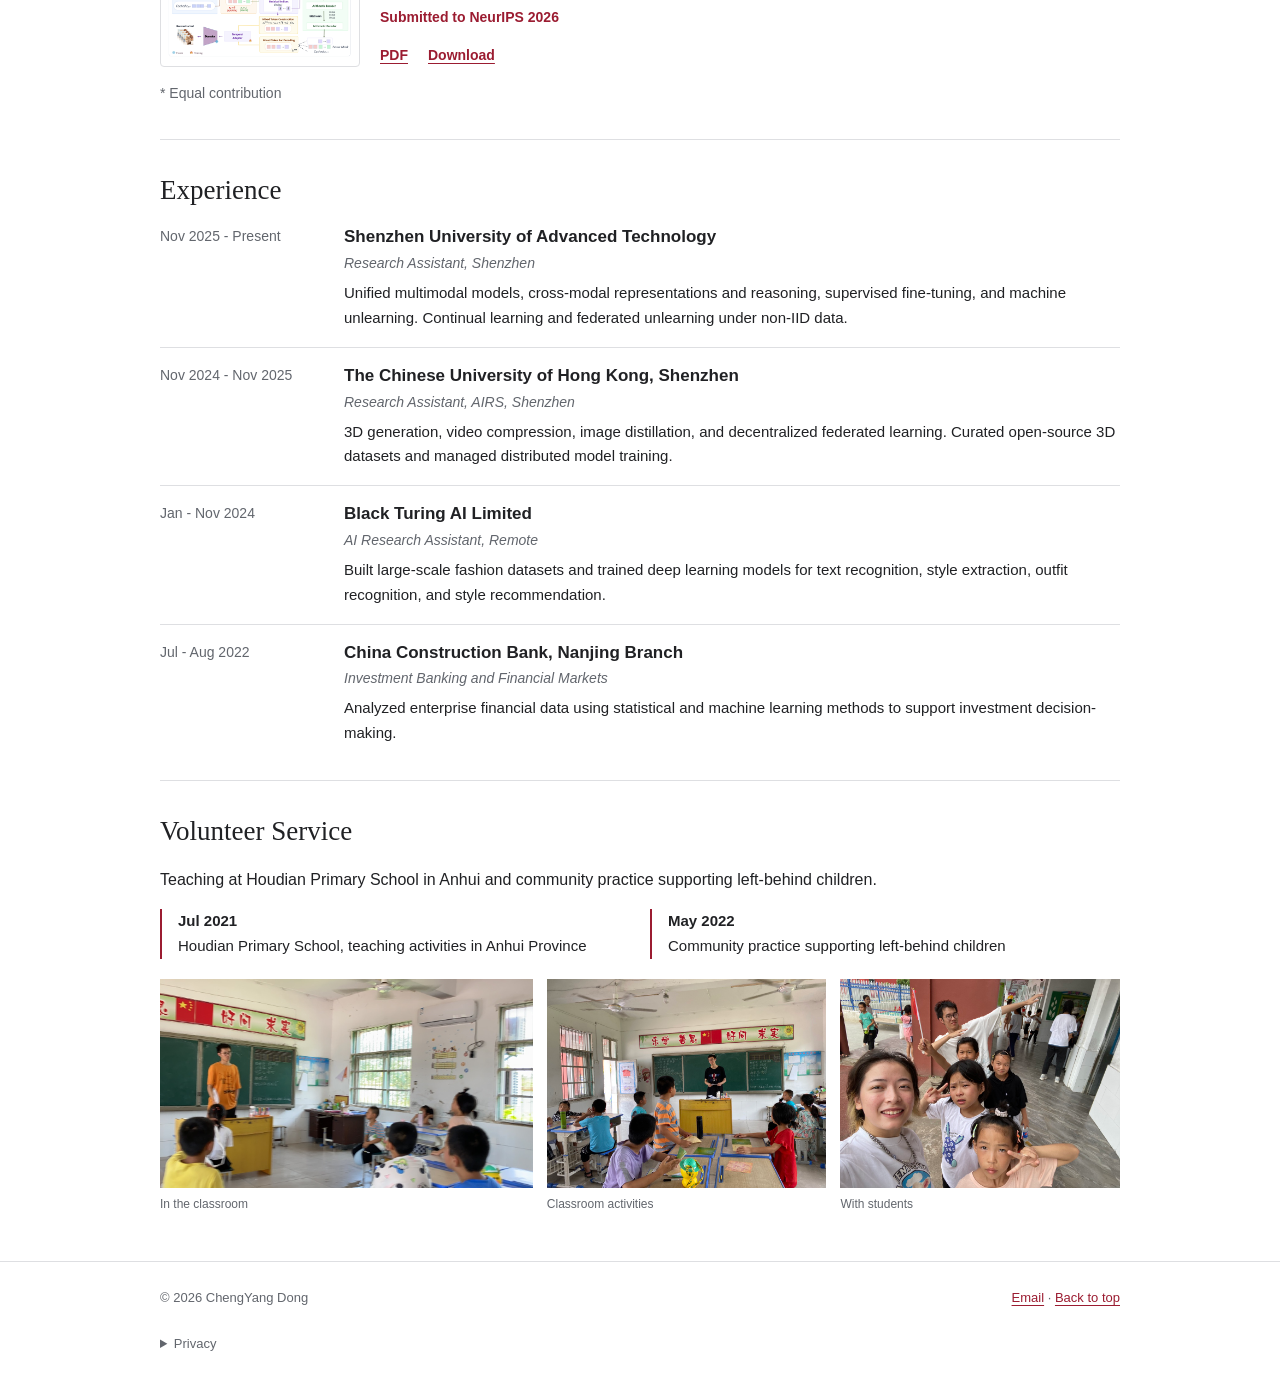
==== commit e524ccef: "Add private city-level visitor analytics" ====
--- a/index.html
+++ b/index.html
@@ -9,8 +9,8 @@
     />
     <meta name="theme-color" content="#ffffff" />
     <title>ChengYang Dong | AI Researcher</title>
-    <link rel="stylesheet" href="styles.css?v=20260910-teachers-day-zh" />
-    <script src="script.js?v=20260910-teachers-day" defer></script>
+    <link rel="stylesheet" href="styles.css?v=20260910-visit-privacy" />
+    <script src="script.js?v=20260910-visits" data-visit-site="https://xzz81.github.io" data-visit-endpoint="https://homepage-visitor-log.yangddd0801.workers.dev/visit" defer></script>
   </head>
   <body>
     <a class="skip-link" href="#main-content">Skip to content</a>
@@ -410,6 +410,10 @@
         <p>&copy; <span data-year>2026</span> ChengYang Dong</p>
         <p><a href="mailto:yangddd0801@gmail.com">Email</a> <span aria-hidden="true">&middot;</span> <a href="#top">Back to top</a></p>
       </div>
+      <details class="container visit-privacy">
+        <summary>Privacy</summary>
+        <p>For basic traffic measurement, this site sends a page-view request to Cloudflare. The private analytics database records the time, page, and approximate country, region, and city, but not full IP addresses, precise coordinates, referrers, or visitor identifiers. No analytics cookies or fingerprinting are used. VPNs and shared networks can affect location estimates. Records are kept for about 90 days. Analytics respects Do Not Track and Global Privacy Control. GitHub and Cloudflare also process network information to operate their services.</p>
+      </details>
     </footer>
   </body>
 </html>
--- a/styles.css
+++ b/styles.css
@@ -660,6 +660,23 @@
   gap: 24px;
 }
 
+.visit-privacy {
+  padding-bottom: 20px;
+  font-size: 13px;
+  line-height: 1.6;
+}
+
+.visit-privacy summary {
+  width: fit-content;
+  cursor: pointer;
+}
+
+.visit-privacy p {
+  max-width: 80ch;
+  margin: 10px 0 0;
+  overflow-wrap: anywhere;
+}
+
 @media (max-width: 760px) {
   :root {
     --gutter: 19px;
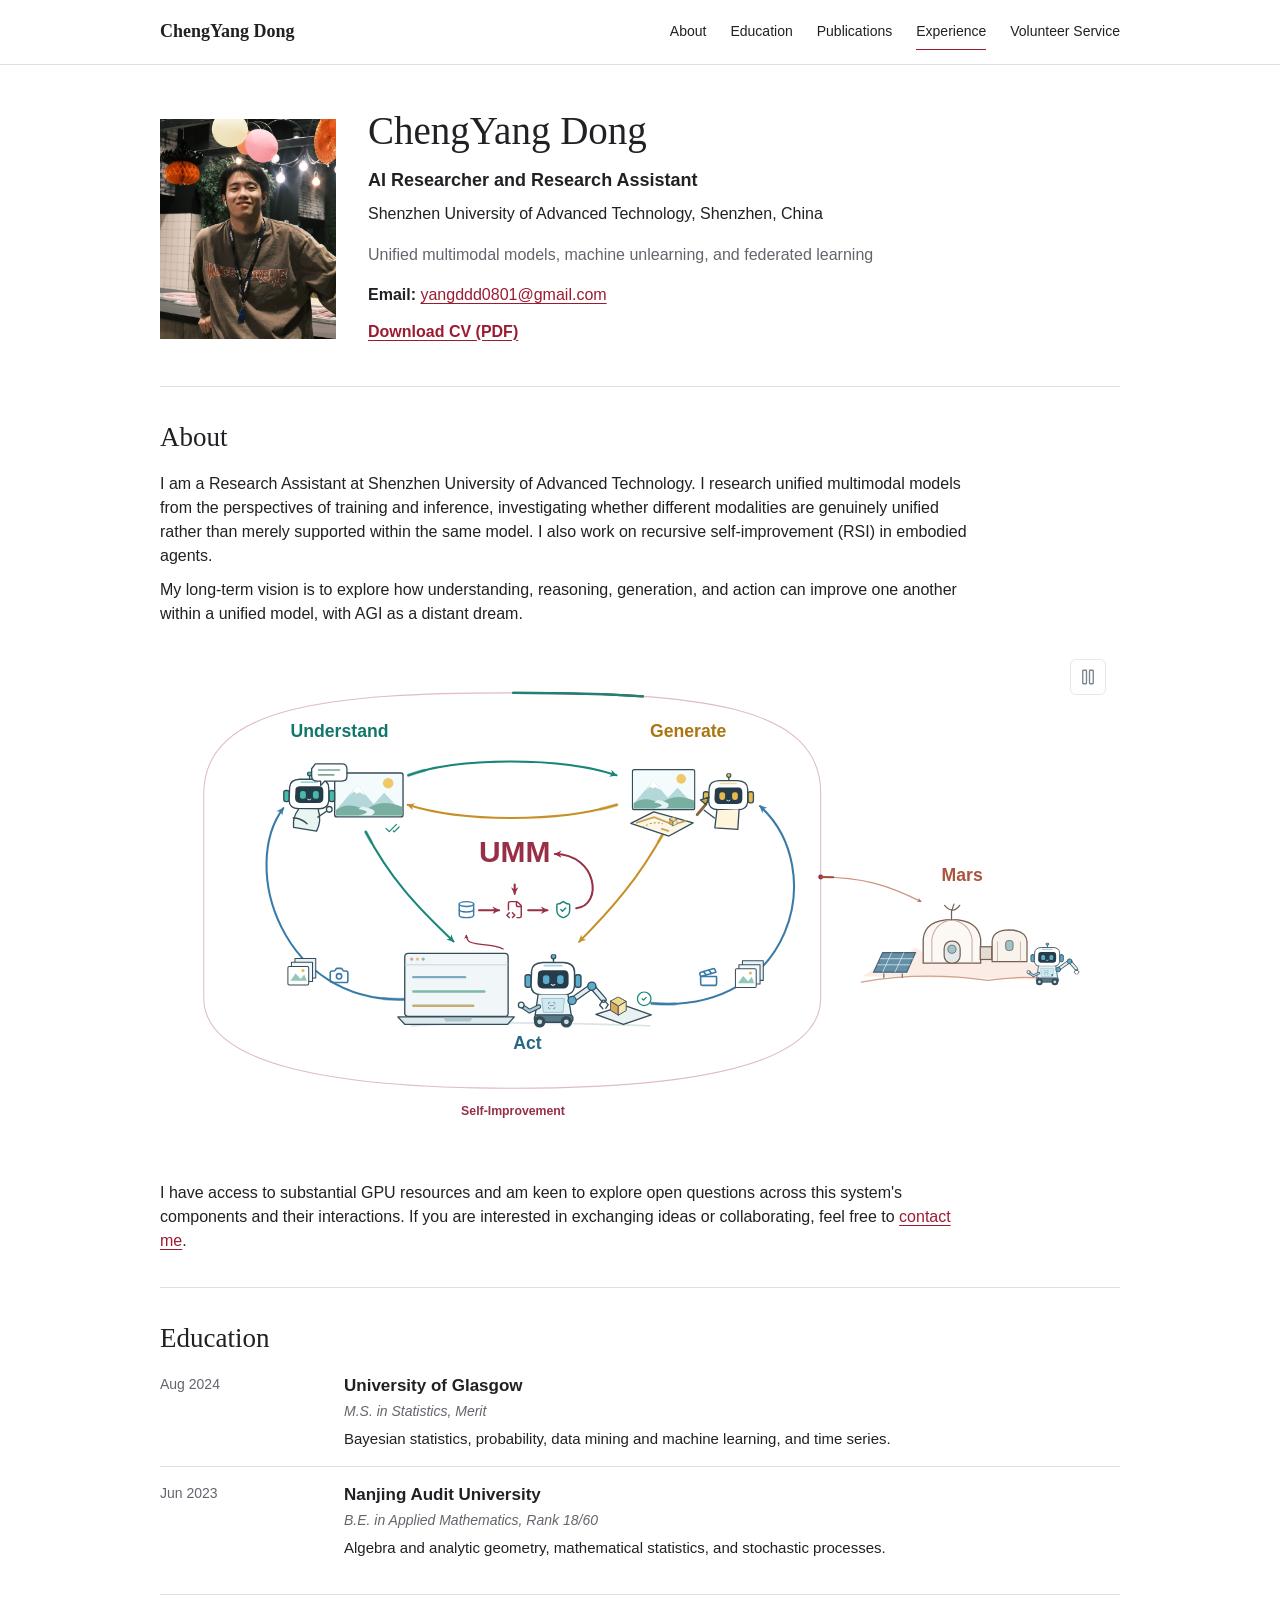
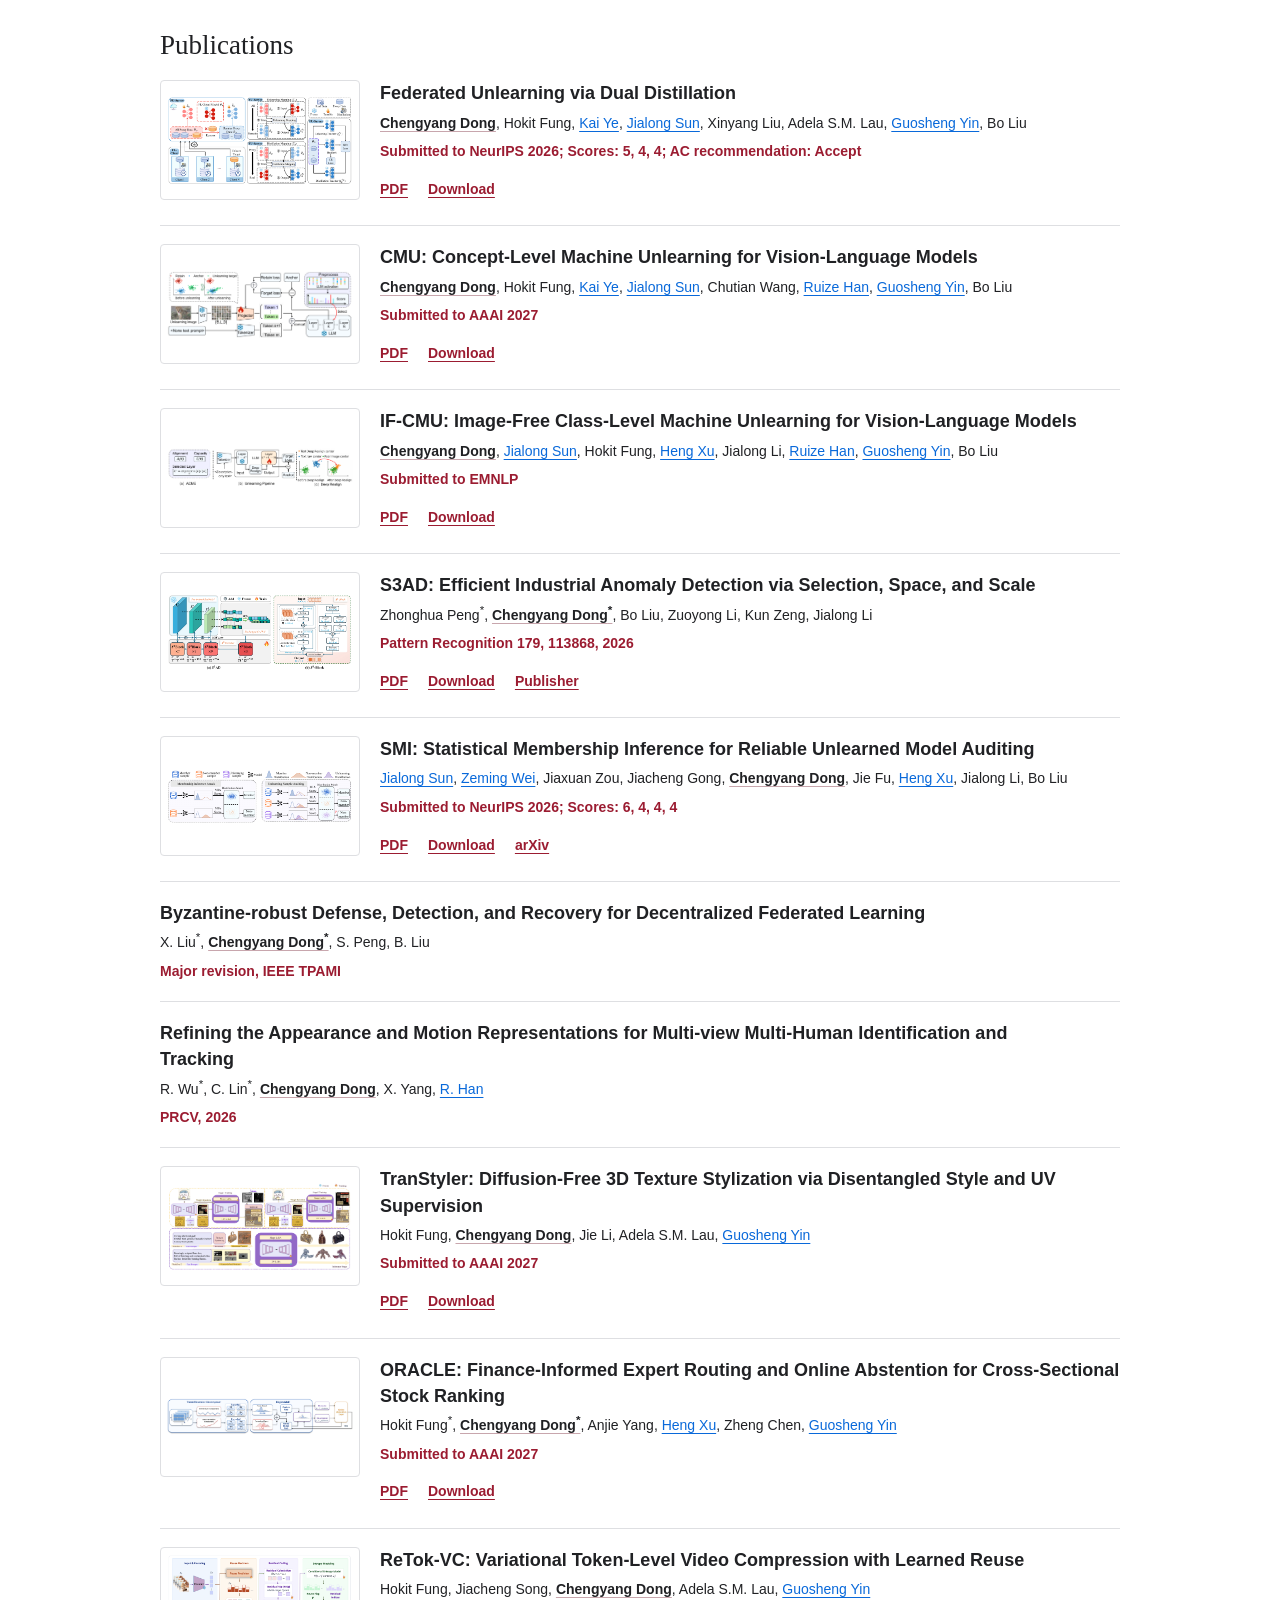
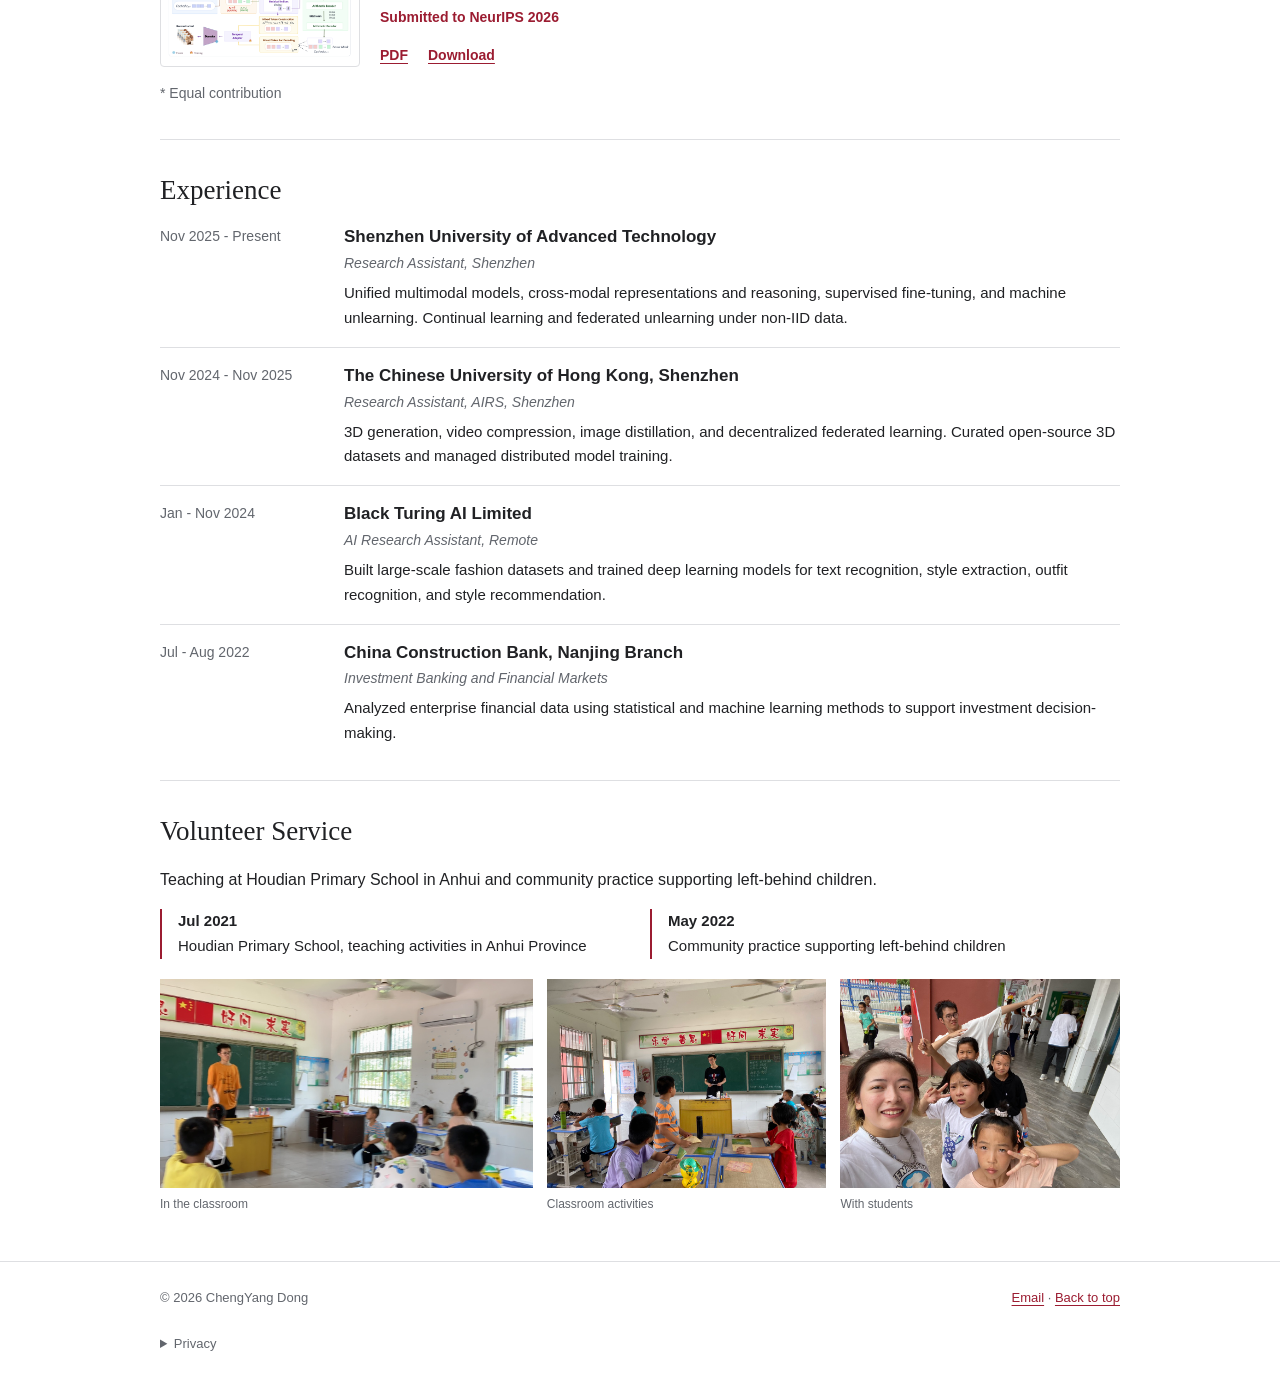
==== commit 7f7ed640: "Update TPAMI status to major revision and refresh CV Byzantine-robust DFL moved from under review to" ====
--- a/index.html
+++ b/index.html
@@ -64,7 +64,7 @@
             <a href="mailto:yangddd0801@gmail.com">yangddd0801@gmail.com</a>
           </p>
           <p class="profile-cv">
-            <a href="assets/cv/Resume_ChengyangDong.pdf?v=6da78ea9e9af" download="Resume_ChengyangDong.pdf">Download CV (PDF)</a>
+            <a href="assets/cv/Resume_ChengyangDong.pdf?v=8d2e3ee23dd0" download="Resume_ChengyangDong.pdf">Download CV (PDF)</a>
           </p>
         </div>
       </section>
@@ -221,7 +221,7 @@
             <div class="publication-copy">
               <h3>Byzantine-robust Defense, Detection, and Recovery for Decentralized Federated Learning</h3>
               <p class="publication-authors">X. Liu<sup>*</sup>, <strong>Chengyang Dong<sup>*</sup></strong>, S. Peng, B. Liu</p>
-              <p class="publication-status">Under review, IEEE TPAMI</p>
+              <p class="publication-status">Major revision, IEEE TPAMI</p>
             </div>
           </article>
 
